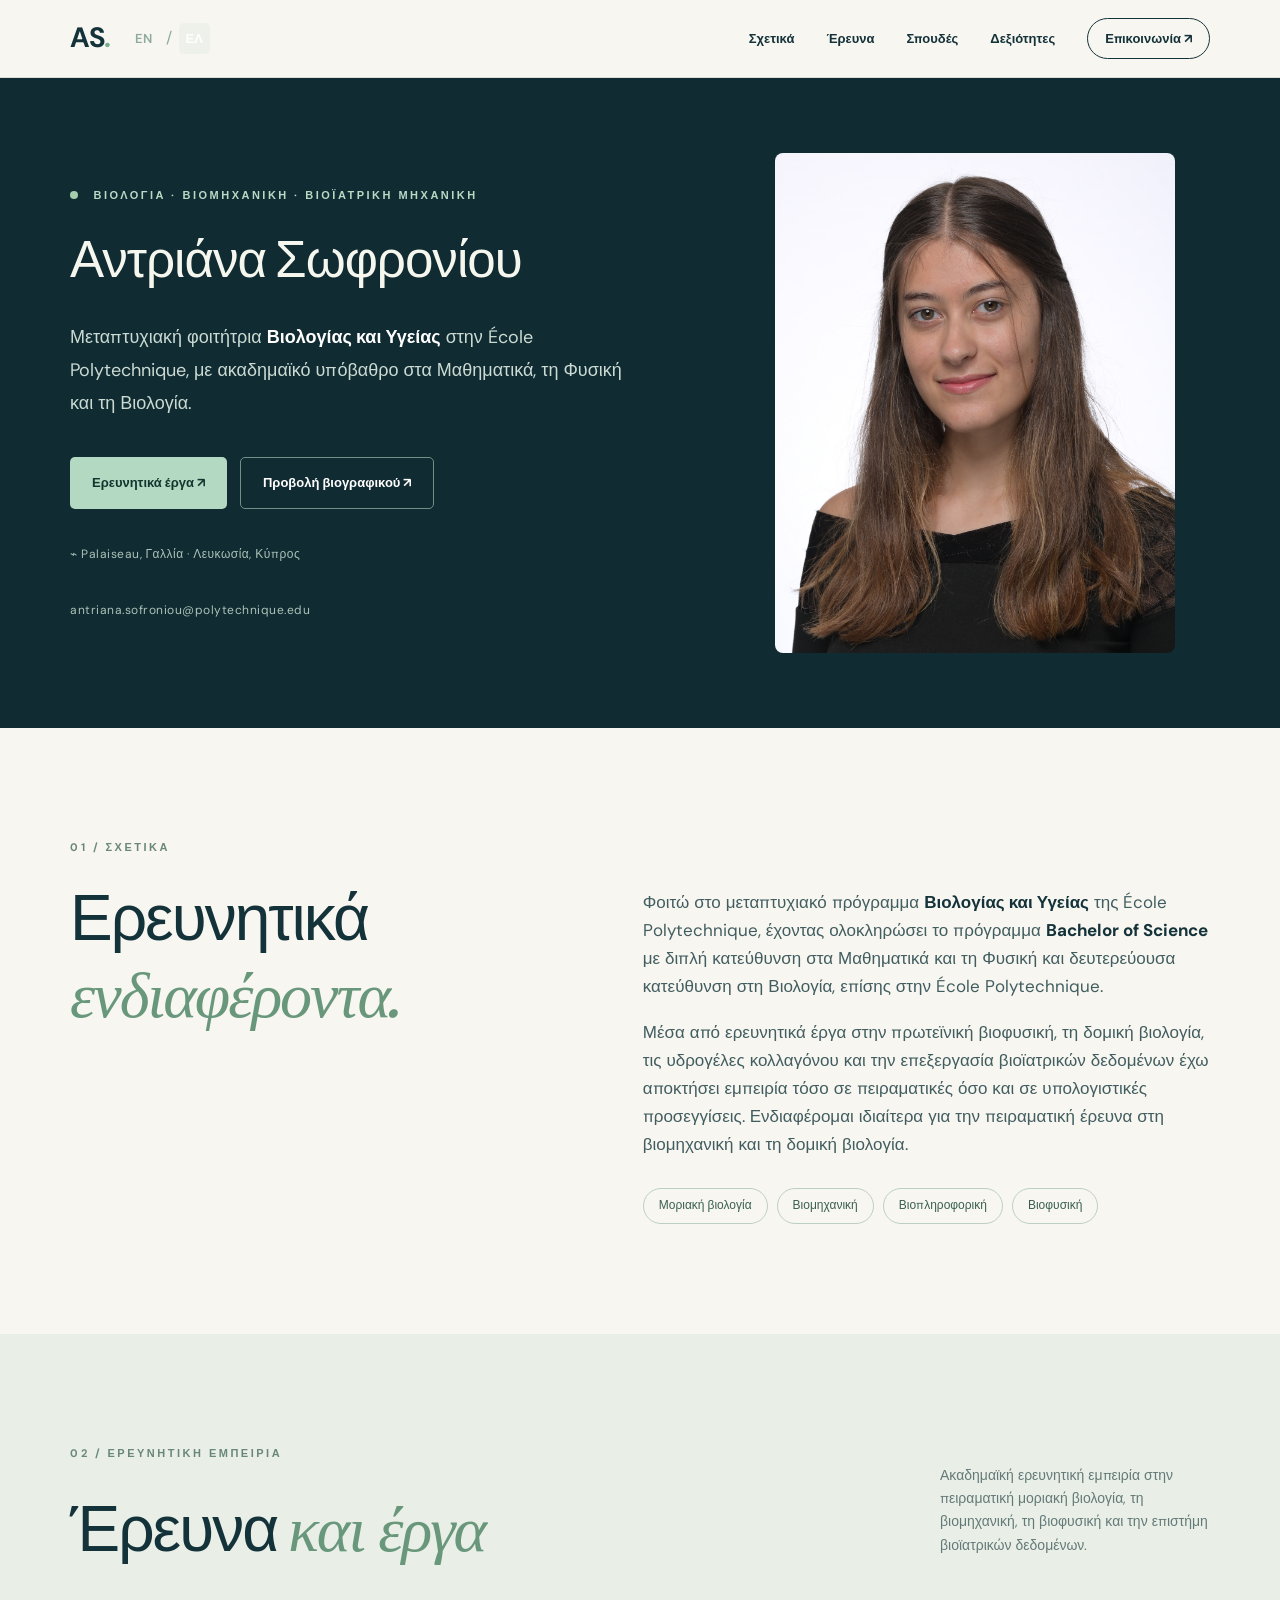
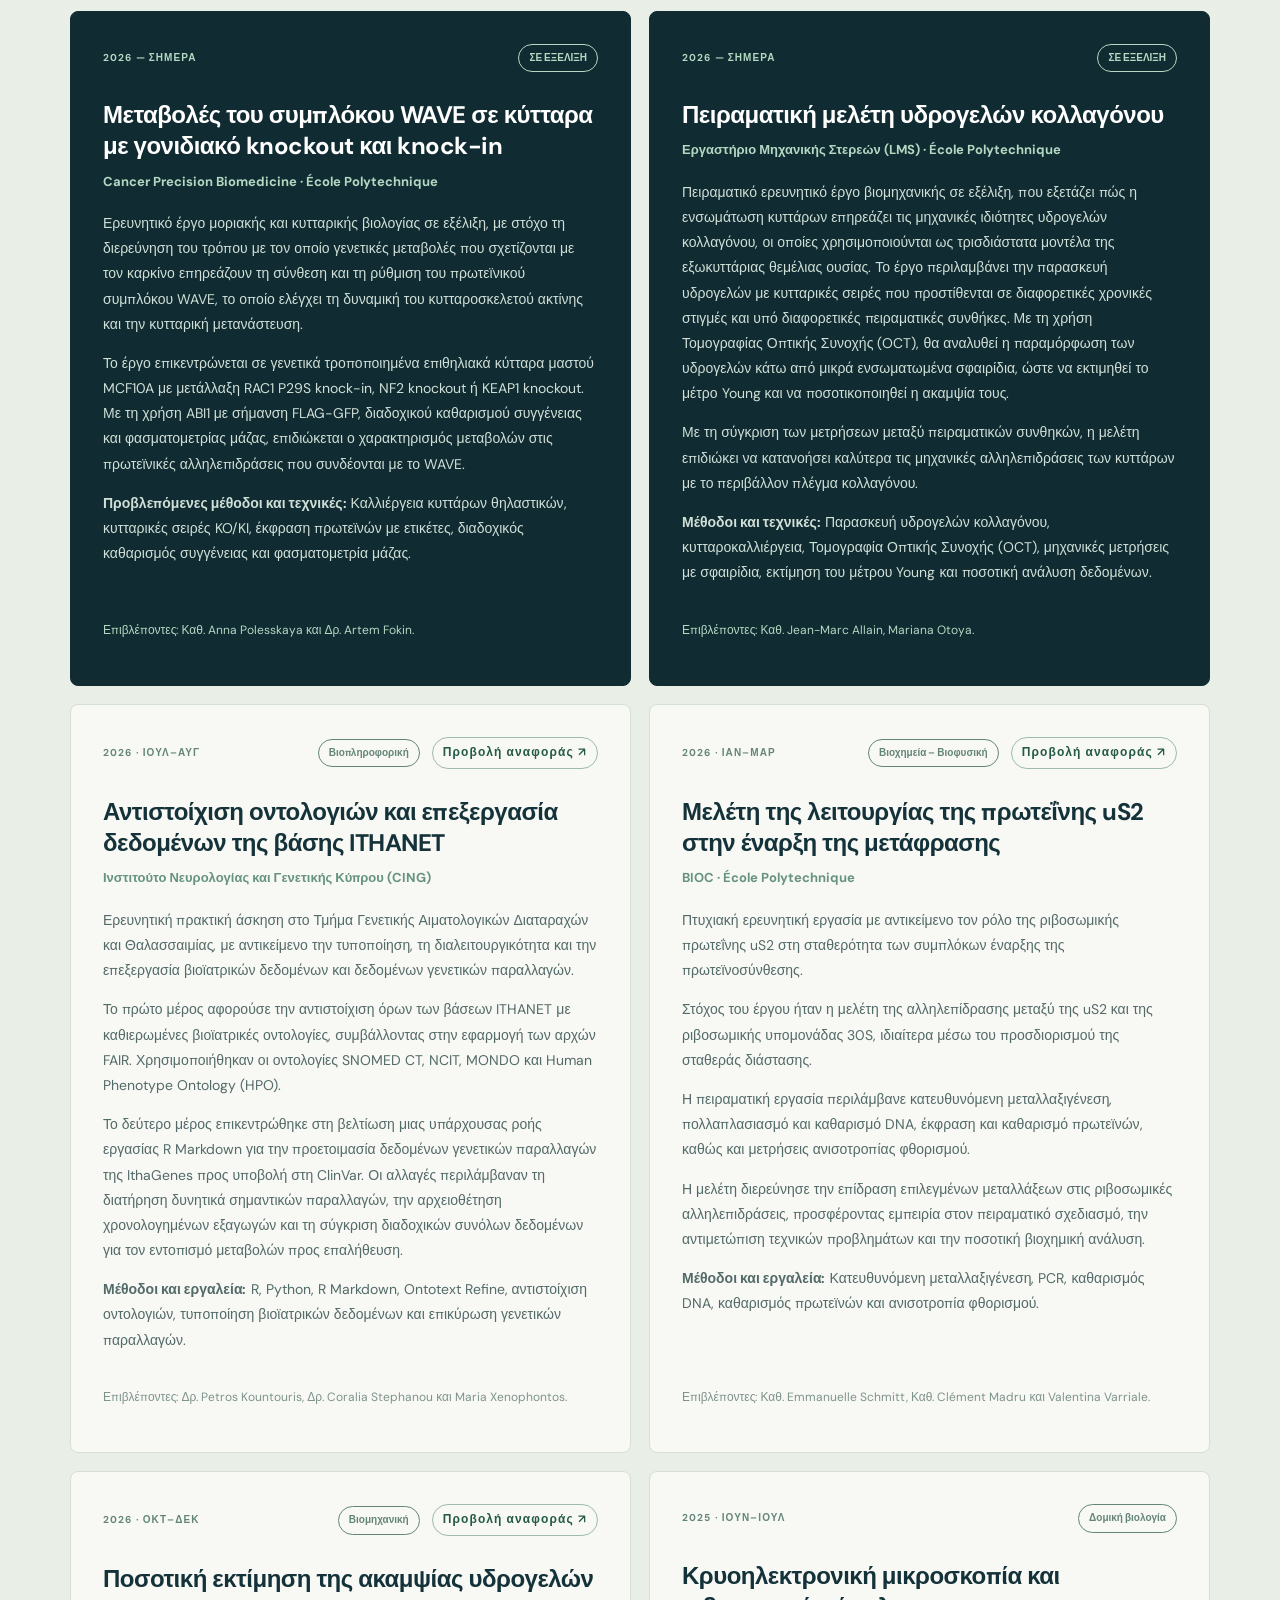
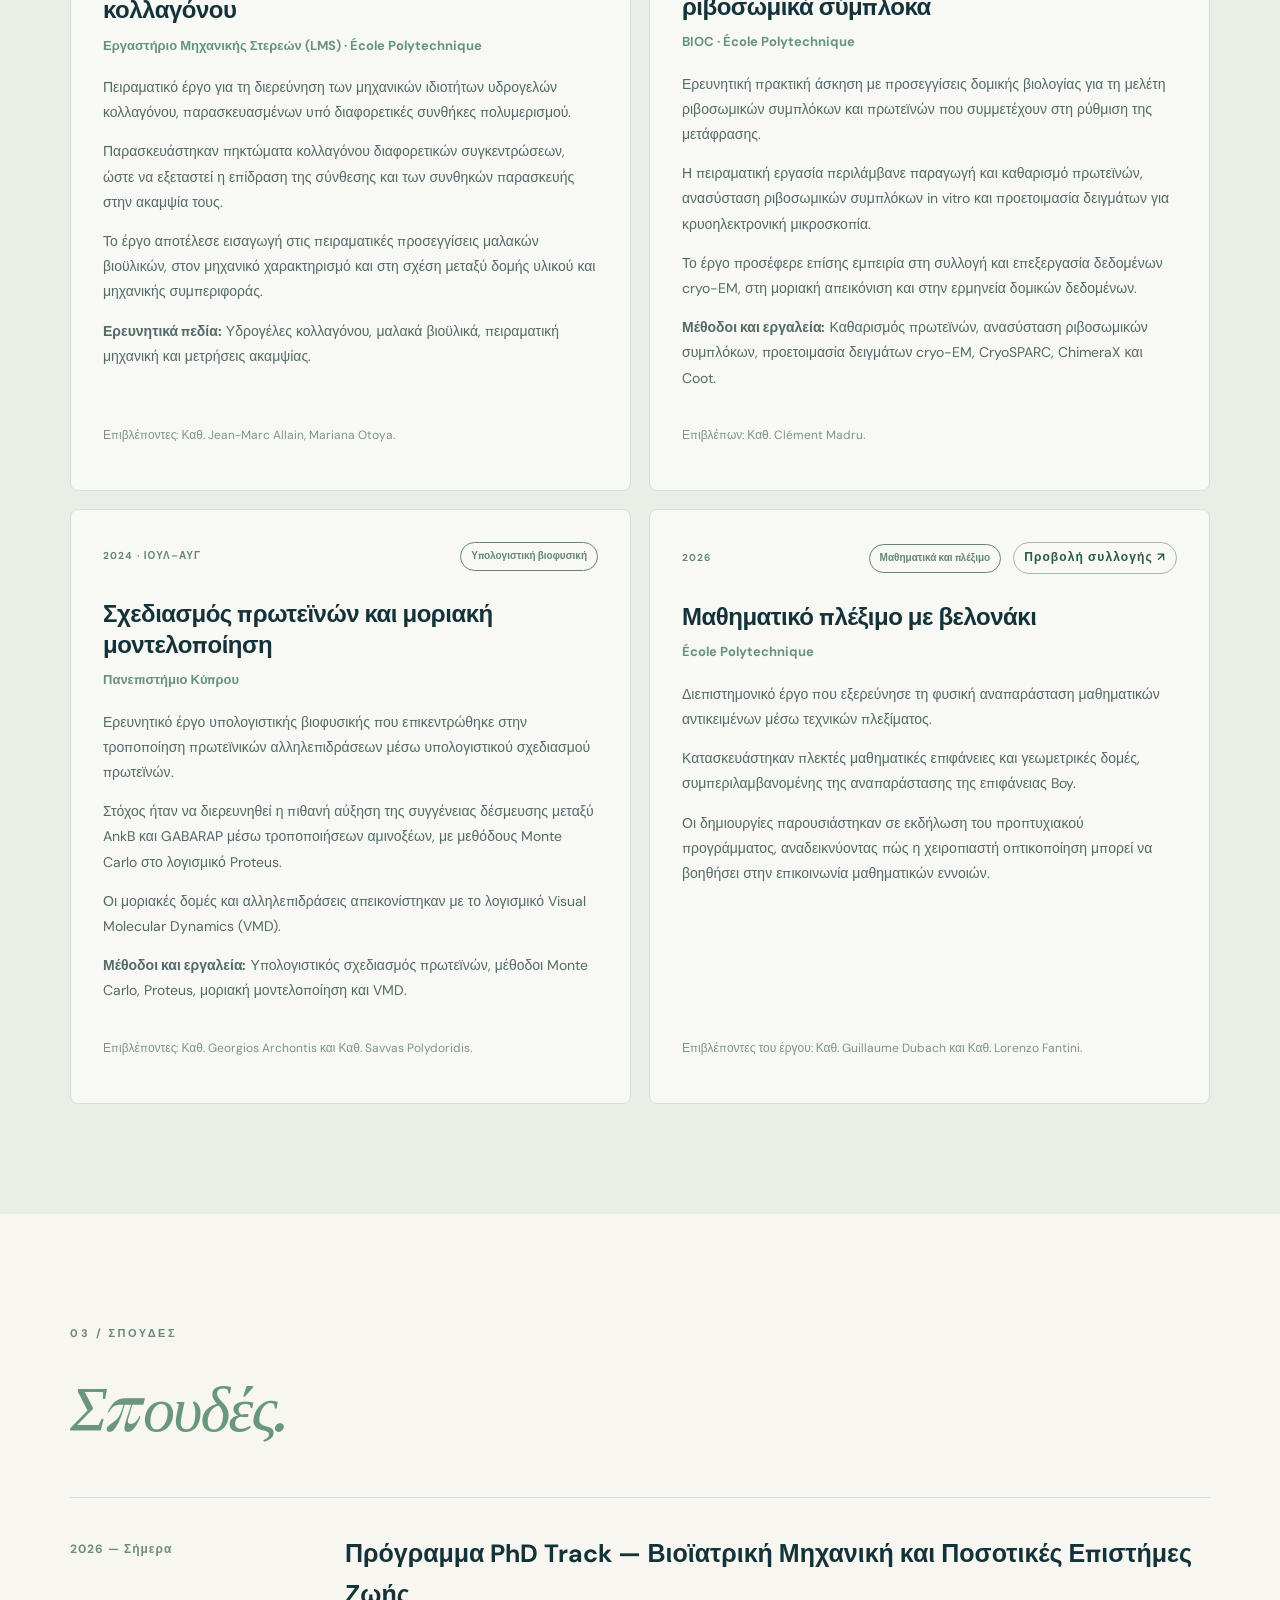
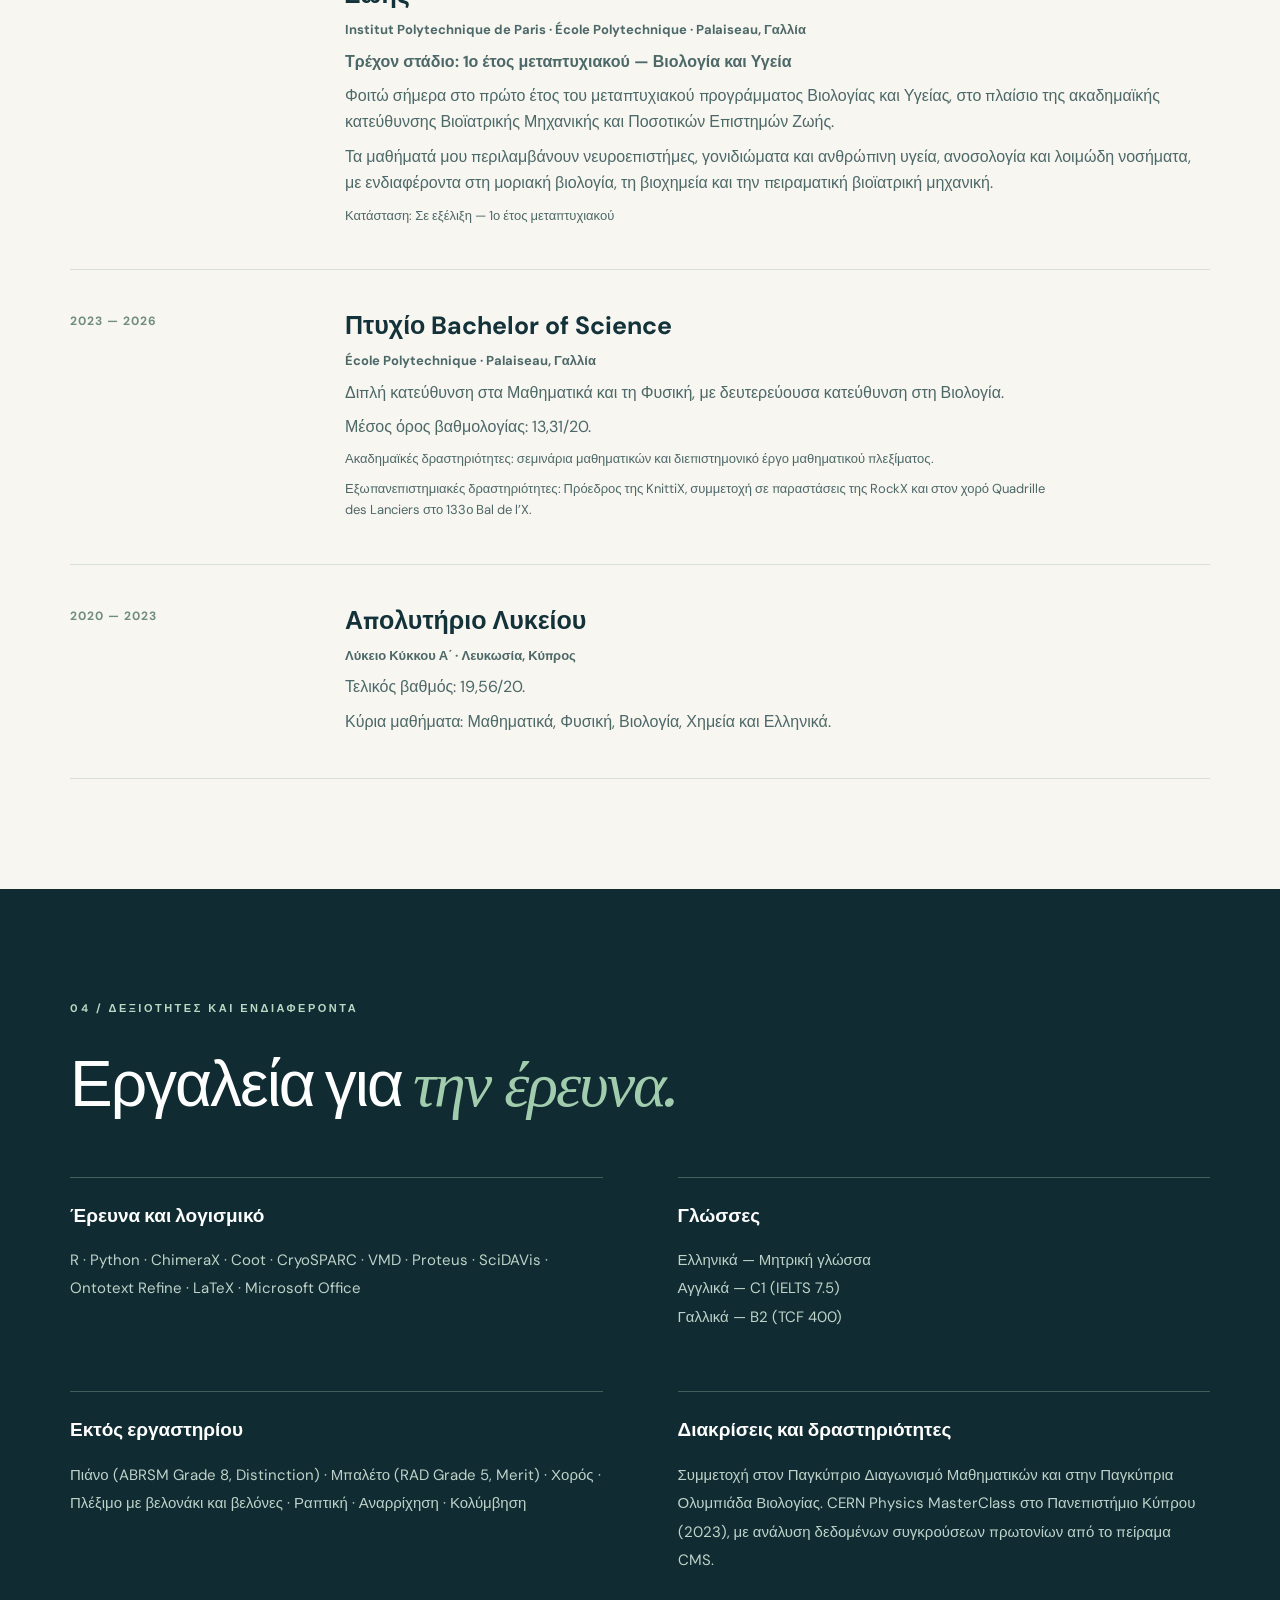
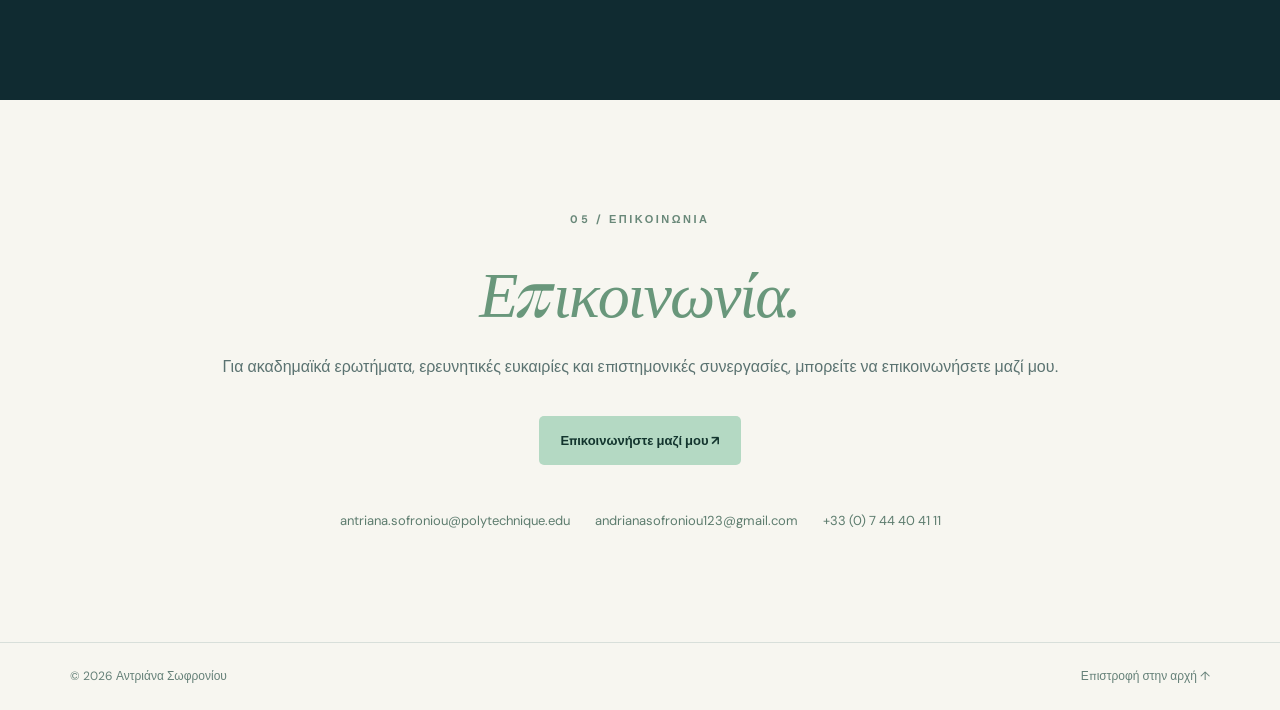
==== el.html @ f6d72589 "Update homepage with profile photo and professional design" ====
<!DOCTYPE html>

<html lang="el">
<head>
<meta charset="utf-8"/>
<meta content="width=device-width, initial-scale=1" name="viewport"/>
<meta content="Αντριάνα Σωφρονίου — μεταπτυχιακή φοιτήτρια Βιολογίας και Υγείας στην École Polytechnique, με ερευνητική εμπειρία στη μοριακή βιολογία, τη βιομηχανική, τη βιοπληροφορική και τη βιοφυσική." name="description"/>
<meta content="#102b31" name="theme-color"/>
<title>Αντριάνα Σωφρονίου | Ακαδημαϊκό και Ερευνητικό Προφίλ</title>
<link href="style.css" rel="stylesheet"/>
<script defer="" src="script.js"></script>
<link href="https://antrianasofroniou.github.io/" hreflang="en" rel="alternate"/><link href="https://antrianasofroniou.github.io/el.html" hreflang="el" rel="alternate"/></head>
<body>
<a class="skip" href="#main">Μετάβαση στο κύριο περιεχόμενο</a>
<!-- NAVIGATION -->
<header class="site-header">
<nav aria-label="Κύρια πλοήγηση" class="nav wrap">
<a class="brand" href="#top">
        AS<span class="brand-dot">.</span>
</a>
<div aria-label="Επιλογή γλώσσας" class="language-switcher">
<a href="index.html" lang="en">EN</a>
<span class="lang-divider">/</span>
<a aria-current="page" href="el.html" lang="el">ΕΛ</a>
</div>
<button aria-controls="nav-links" aria-expanded="false" aria-label="Άνοιγμα ή κλείσιμο μενού" class="menu-toggle">
        ☰
      </button>
<div class="nav-links" id="nav-links">
<a href="#about">Σχετικά</a>
<a href="#experience">Έρευνα</a>

<a href="#education">Σπουδές</a>
<a href="#skills">Δεξιότητες</a>
<a class="nav-contact" href="#contact">Επικοινωνία ↗</a>
</div>
</nav>
</header>
<main id="main">
<!-- HERO -->
<section class="hero" id="top">
<div class="wrap hero-grid">
<div>
<p class="eyebrow">
<span class="signal"></span> ΒΙΟΛΟΓΙΑ · ΒΙΟΜΗΧΑΝΙΚΗ · ΒΙΟΪΑΤΡΙΚΗ ΜΗΧΑΝΙΚΗ </p>
<h1>Αντριάνα Σωφρονίου</h1>
<p class="hero-lead">Μεταπτυχιακή φοιτήτρια <strong>Βιολογίας και Υγείας</strong> στην École Polytechnique, με ακαδημαϊκό υπόβαθρο στα Μαθηματικά, τη Φυσική και τη Βιολογία.</p>
<div class="actions">
<a class="btn btn-primary" href="#experience">Ερευνητικά έργα ↗</a>
<a class="btn btn-secondary" href="cv.pdf" rel="noopener noreferrer" target="_blank">Προβολή βιογραφικού ↗</a>
</div>
<p class="location">⌁ Palaiseau, Γαλλία · Λευκωσία, Κύπρος</p>
<p class="location">
<a href="mailto:antriana.sofroniou@polytechnique.edu">
              antriana.sofroniou@polytechnique.edu
            </a>
</p>
</div>
<!-- PROFILE PHOTOGRAPH -->
<div class="hero-photo">
<img alt="Πορτρέτο της Αντριάνας Σωφρονίου" src="images/profile.jpg"/>
</div>
</div>
</section>
<!-- ABOUT / RESEARCH INTERESTS -->
<section class="section intro-section" id="about">
<div class="wrap two-col">
<div>
<p class="eyebrow dark">01 / ΣΧΕΤΙΚΑ</p>
<h2>Ερευνητικά<br/><em>ενδιαφέροντα.</em></h2>
</div>
<div class="intro-copy">
<p>Φοιτώ στο μεταπτυχιακό πρόγραμμα <strong>Βιολογίας και Υγείας</strong> της École Polytechnique, έχοντας ολοκληρώσει το πρόγραμμα <strong>Bachelor of Science</strong> με διπλή κατεύθυνση στα Μαθηματικά και τη Φυσική και δευτερεύουσα κατεύθυνση στη Βιολογία, επίσης στην École Polytechnique.</p>
<p>Μέσα από ερευνητικά έργα στην πρωτεϊνική βιοφυσική, τη δομική βιολογία, τις υδρογέλες κολλαγόνου και την επεξεργασία βιοϊατρικών δεδομένων έχω αποκτήσει εμπειρία τόσο σε πειραματικές όσο και σε υπολογιστικές προσεγγίσεις. Ενδιαφέρομαι ιδιαίτερα για την πειραματική έρευνα στη βιομηχανική και τη δομική βιολογία.</p>
<div class="tags">
<span>Μοριακή βιολογία</span>
<span>Βιομηχανική</span>
<span>Βιοπληροφορική</span>
<span>Βιοφυσική</span>
</div>
</div>
</div>
</section>
<!-- RESEARCH EXPERIENCE -->
<section class="section section-tinted" id="experience">
<div class="wrap">
<div class="section-heading">
<div>
<p class="eyebrow dark">02 / ΕΡΕΥΝΗΤΙΚΗ ΕΜΠΕΙΡΙΑ</p>
<h2>Έρευνα <em>και έργα</em></h2>
</div>
<p class="heading-note">Ακαδημαϊκή ερευνητική εμπειρία στην πειραματική μοριακή βιολογία, τη βιομηχανική, τη βιοφυσική και την επιστήμη βιοϊατρικών δεδομένων.</p>
</div>
<div class="experience-grid">
<!-- ONGOING PROJECT 1: CANCER -->
<article class="project ongoing-project">
<div class="project-meta">
<span>2026 — ΣΗΜΕΡΑ</span>
<span class="type">ΣΕ ΕΞΕΛΙΞΗ</span>
</div>
<h3>Μεταβολές του συμπλόκου WAVE σε κύτταρα με γονιδιακό knockout και knock-in</h3>
<p class="institution">Cancer Precision Biomedicine · École Polytechnique</p>
<p>Ερευνητικό έργο μοριακής και κυτταρικής βιολογίας σε εξέλιξη, με στόχο τη διερεύνηση του τρόπου με τον οποίο γενετικές μεταβολές που σχετίζονται με τον καρκίνο επηρεάζουν τη σύνθεση και τη ρύθμιση του πρωτεϊνικού συμπλόκου WAVE, το οποίο ελέγχει τη δυναμική του κυτταροσκελετού ακτίνης και την κυτταρική μετανάστευση.</p>
<p>Το έργο επικεντρώνεται σε γενετικά τροποποιημένα επιθηλιακά κύτταρα μαστού MCF10A με μετάλλαξη RAC1 P29S knock-in, NF2 knockout ή KEAP1 knockout. Με τη χρήση ABI1 με σήμανση FLAG-GFP, διαδοχικού καθαρισμού συγγένειας και φασματομετρίας μάζας, επιδιώκεται ο χαρακτηρισμός μεταβολών στις πρωτεϊνικές αλληλεπιδράσεις που συνδέονται με το WAVE.</p>
<p><strong>Προβλεπόμενες μέθοδοι και τεχνικές:</strong> Καλλιέργεια κυττάρων θηλαστικών, κυτταρικές σειρές KO/KI, έκφραση πρωτεϊνών με ετικέτες, διαδοχικός καθαρισμός συγγένειας και φασματομετρία μάζας.</p>
<p class="supervisor">Επιβλέποντες: Καθ. Anna Polesskaya και Δρ. Artem Fokin.</p>
</article>
<!-- ONGOING PROJECT 2: COLLAGEN -->
<article class="project ongoing-project">
<div class="project-meta">
<span>2026 — ΣΗΜΕΡΑ</span>
<span class="type">ΣΕ ΕΞΕΛΙΞΗ</span>
</div>
<h3>Πειραματική μελέτη υδρογελών κολλαγόνου</h3>
<p class="institution">Εργαστήριο Μηχανικής Στερεών (LMS) · École Polytechnique</p>
<p>Πειραματικό ερευνητικό έργο βιομηχανικής σε εξέλιξη, που εξετάζει πώς η ενσωμάτωση κυττάρων επηρεάζει τις μηχανικές ιδιότητες υδρογελών κολλαγόνου, οι οποίες χρησιμοποιούνται ως τρισδιάστατα μοντέλα της εξωκυττάριας θεμέλιας ουσίας. Το έργο περιλαμβάνει την παρασκευή υδρογελών με κυτταρικές σειρές που προστίθενται σε διαφορετικές χρονικές στιγμές και υπό διαφορετικές πειραματικές συνθήκες. Με τη χρήση Τομογραφίας Οπτικής Συνοχής (OCT), θα αναλυθεί η παραμόρφωση των υδρογελών κάτω από μικρά ενσωματωμένα σφαιρίδια, ώστε να εκτιμηθεί το μέτρο Young και να ποσοτικοποιηθεί η ακαμψία τους.</p>
<p>Με τη σύγκριση των μετρήσεων μεταξύ πειραματικών συνθηκών, η μελέτη επιδιώκει να κατανοήσει καλύτερα τις μηχανικές αλληλεπιδράσεις των κυττάρων με το περιβάλλον πλέγμα κολλαγόνου.</p>
<p><strong>Μέθοδοι και τεχνικές:</strong> Παρασκευή υδρογελών κολλαγόνου, κυτταροκαλλιέργεια, Τομογραφία Οπτικής Συνοχής (OCT), μηχανικές μετρήσεις με σφαιρίδια, εκτίμηση του μέτρου Young και ποσοτική ανάλυση δεδομένων.</p>
<p class="supervisor">Επιβλέποντες: Καθ. Jean-Marc Allain, Mariana Otoya.</p>
</article>
<!-- PROJECT 1: CING -->
<article class="project">
<div class="project-meta">
<span>2026 · ΙΟΥΛ–ΑΥΓ</span>
<div class="project-meta-actions">
<span class="type">Βιοπληροφορική</span>
<a class="report-button" href="reports/ithanet-report.pdf" rel="noopener noreferrer" target="_blank">Προβολή αναφοράς ↗</a>
</div>
</div>
<h3>Αντιστοίχιση οντολογιών και επεξεργασία δεδομένων της βάσης ITHANET</h3>
<p class="institution">Ινστιτούτο Νευρολογίας και Γενετικής Κύπρου (CING)</p>
<p>Ερευνητική πρακτική άσκηση στο Τμήμα Γενετικής Αιματολογικών Διαταραχών και Θαλασσαιμίας, με αντικείμενο την τυποποίηση, τη διαλειτουργικότητα και την επεξεργασία βιοϊατρικών δεδομένων και δεδομένων γενετικών παραλλαγών.</p>
<p>Το πρώτο μέρος αφορούσε την αντιστοίχιση όρων των βάσεων ITHANET με καθιερωμένες βιοϊατρικές οντολογίες, συμβάλλοντας στην εφαρμογή των αρχών FAIR. Χρησιμοποιήθηκαν οι οντολογίες SNOMED CT, NCIT, MONDO και Human Phenotype Ontology (HPO).</p>
<p>Το δεύτερο μέρος επικεντρώθηκε στη βελτίωση μιας υπάρχουσας ροής εργασίας R Markdown για την προετοιμασία δεδομένων γενετικών παραλλαγών της IthaGenes προς υποβολή στη ClinVar. Οι αλλαγές περιλάμβαναν τη διατήρηση δυνητικά σημαντικών παραλλαγών, την αρχειοθέτηση χρονολογημένων εξαγωγών και τη σύγκριση διαδοχικών συνόλων δεδομένων για τον εντοπισμό μεταβολών προς επαλήθευση.</p>
<p><strong>Μέθοδοι και εργαλεία:</strong> R, Python, R Markdown, Ontotext Refine, αντιστοίχιση οντολογιών, τυποποίηση βιοϊατρικών δεδομένων και επικύρωση γενετικών παραλλαγών.</p>
<p class="supervisor">Επιβλέποντες: Δρ. Petros Kountouris, Δρ. Coralia Stephanou και Maria Xenophontos.</p>
</article>
<!-- PROJECT 5: BACHELOR THESIS -->
<article class="project">
<div class="project-meta">
<span>2026 · ΙΑΝ–ΜΑΡ</span>
<div class="project-meta-actions">
<span class="type">Βιοχημεία – Βιοφυσική</span>
<a class="report-button" href="reports/Thesis-Report.pdf" rel="noopener noreferrer" target="_blank">Προβολή αναφοράς ↗</a>
</div>
</div>
<h3>Μελέτη της λειτουργίας της πρωτεΐνης uS2 στην έναρξη της μετάφρασης</h3>
<p class="institution">BIOC · École Polytechnique</p>
<p>Πτυχιακή ερευνητική εργασία με αντικείμενο τον ρόλο της ριβοσωμικής πρωτεΐνης uS2 στη σταθερότητα των συμπλόκων έναρξης της πρωτεϊνοσύνθεσης.</p>
<p>Στόχος του έργου ήταν η μελέτη της αλληλεπίδρασης μεταξύ της uS2 και της ριβοσωμικής υπομονάδας 30S, ιδιαίτερα μέσω του προσδιορισμού της σταθεράς διάστασης.</p>
<p>Η πειραματική εργασία περιλάμβανε κατευθυνόμενη μεταλλαξιγένεση, πολλαπλασιασμό και καθαρισμό DNA, έκφραση και καθαρισμό πρωτεϊνών, καθώς και μετρήσεις ανισοτροπίας φθορισμού.</p>
<p>Η μελέτη διερεύνησε την επίδραση επιλεγμένων μεταλλάξεων στις ριβοσωμικές αλληλεπιδράσεις, προσφέροντας εμπειρία στον πειραματικό σχεδιασμό, την αντιμετώπιση τεχνικών προβλημάτων και την ποσοτική βιοχημική ανάλυση.</p>
<p><strong>Μέθοδοι και εργαλεία:</strong> Κατευθυνόμενη μεταλλαξιγένεση, PCR, καθαρισμός DNA, καθαρισμός πρωτεϊνών και ανισοτροπία φθορισμού.</p>
<p class="supervisor">Επιβλέποντες: Καθ. Emmanuelle Schmitt, Καθ. Clément Madru και Valentina Varriale.</p>
</article>
<!-- PROJECT 2: COLLAGEN HYDROGELS -->
<article class="project">
<div class="project-meta">
<span>2026 · ΟΚΤ–ΔΕΚ</span>
<div class="project-meta-actions">
<span class="type">Βιομηχανική</span>
<a class="report-button" href="reports/collagen-report.pdf" rel="noopener noreferrer" target="_blank">Προβολή αναφοράς ↗</a>
</div>
</div>
<h3>Ποσοτική εκτίμηση της ακαμψίας υδρογελών κολλαγόνου</h3>
<p class="institution">Εργαστήριο Μηχανικής Στερεών (LMS) · École Polytechnique</p>
<p>Πειραματικό έργο για τη διερεύνηση των μηχανικών ιδιοτήτων υδρογελών κολλαγόνου, παρασκευασμένων υπό διαφορετικές συνθήκες πολυμερισμού.</p>
<p>Παρασκευάστηκαν πηκτώματα κολλαγόνου διαφορετικών συγκεντρώσεων, ώστε να εξεταστεί η επίδραση της σύνθεσης και των συνθηκών παρασκευής στην ακαμψία τους.</p>
<p>Το έργο αποτέλεσε εισαγωγή στις πειραματικές προσεγγίσεις μαλακών βιοϋλικών, στον μηχανικό χαρακτηρισμό και στη σχέση μεταξύ δομής υλικού και μηχανικής συμπεριφοράς.</p>
<p><strong>Ερευνητικά πεδία:</strong> Υδρογέλες κολλαγόνου, μαλακά βιοϋλικά, πειραματική μηχανική και μετρήσεις ακαμψίας.</p>
<p class="supervisor">Επιβλέποντες: Καθ. Jean-Marc Allain, Mariana Otoya.</p>
</article>
<!-- PROJECT 3: CRYO-EM -->
<article class="project">
<div class="project-meta">
<span>2025 · ΙΟΥΝ–ΙΟΥΛ</span>
<span class="type">Δομική βιολογία</span>
</div>
<h3>Κρυοηλεκτρονική μικροσκοπία και ριβοσωμικά σύμπλοκα</h3>
<p class="institution">BIOC · École Polytechnique</p>
<p>Ερευνητική πρακτική άσκηση με προσεγγίσεις δομικής βιολογίας για τη μελέτη ριβοσωμικών συμπλόκων και πρωτεϊνών που συμμετέχουν στη ρύθμιση της μετάφρασης.</p>
<p>Η πειραματική εργασία περιλάμβανε παραγωγή και καθαρισμό πρωτεϊνών, ανασύσταση ριβοσωμικών συμπλόκων in vitro και προετοιμασία δειγμάτων για κρυοηλεκτρονική μικροσκοπία.</p>
<p>Το έργο προσέφερε επίσης εμπειρία στη συλλογή και επεξεργασία δεδομένων cryo-EM, στη μοριακή απεικόνιση και στην ερμηνεία δομικών δεδομένων.</p>
<p><strong>Μέθοδοι και εργαλεία:</strong> Καθαρισμός πρωτεϊνών, ανασύσταση ριβοσωμικών συμπλόκων, προετοιμασία δειγμάτων cryo-EM, CryoSPARC, ChimeraX και Coot.</p>
<p class="supervisor">Επιβλέπων: Καθ. Clément Madru.</p>
</article>
<!-- PROJECT 4: PROTEIN DESIGN -->
<article class="project">
<div class="project-meta">
<span>2024 · ΙΟΥΛ–ΑΥΓ</span>
<span class="type">Υπολογιστική βιοφυσική</span>
</div>
<h3>Σχεδιασμός πρωτεϊνών και μοριακή μοντελοποίηση</h3>
<p class="institution">Πανεπιστήμιο Κύπρου</p>
<p>Ερευνητικό έργο υπολογιστικής βιοφυσικής που επικεντρώθηκε στην τροποποίηση πρωτεϊνικών αλληλεπιδράσεων μέσω υπολογιστικού σχεδιασμού πρωτεϊνών.</p>
<p>Στόχος ήταν να διερευνηθεί η πιθανή αύξηση της συγγένειας δέσμευσης μεταξύ AnkB και GABARAP μέσω τροποποιήσεων αμινοξέων, με μεθόδους Monte Carlo στο λογισμικό Proteus.</p>
<p>Οι μοριακές δομές και αλληλεπιδράσεις απεικονίστηκαν με το λογισμικό Visual Molecular Dynamics (VMD).</p>
<p><strong>Μέθοδοι και εργαλεία:</strong> Υπολογιστικός σχεδιασμός πρωτεϊνών, μέθοδοι Monte Carlo, Proteus, μοριακή μοντελοποίηση και VMD.</p>
<p class="supervisor">Επιβλέποντες: Καθ. Georgios Archontis και Καθ. Savvas Polydoridis.</p>
</article>
<!-- PROJECT 6: MATHEMATICAL CROCHET -->
<article class="project">
<div class="project-meta">
<span>2026</span>
<div class="project-meta-actions">
<span class="type">Μαθηματικά και πλέξιμο</span>
<a class="report-button" href="reports/crochet-report.pdf" rel="noopener noreferrer" target="_blank">Προβολή συλλογής ↗</a>
</div>
</div>
<h3>Μαθηματικό πλέξιμο με βελονάκι</h3>
<p class="institution">École Polytechnique</p>
<p>Διεπιστημονικό έργο που εξερεύνησε τη φυσική αναπαράσταση μαθηματικών αντικειμένων μέσω τεχνικών πλεξίματος.</p>
<p>Κατασκευάστηκαν πλεκτές μαθηματικές επιφάνειες και γεωμετρικές δομές, συμπεριλαμβανομένης της αναπαράστασης της επιφάνειας Boy.</p>
<p>Οι δημιουργίες παρουσιάστηκαν σε εκδήλωση του προπτυχιακού προγράμματος, αναδεικνύοντας πώς η χειροπιαστή οπτικοποίηση μπορεί να βοηθήσει στην επικοινωνία μαθηματικών εννοιών.</p>
<p class="supervisor">Επιβλέποντες του έργου: <a href="https://guillaume-dubach.perso.cmls.polytechnique.fr/" rel="noopener noreferrer" target="_blank">Καθ. Guillaume Dubach</a> και <a href="https://lorenzofantini.eu/" rel="noopener noreferrer" target="_blank">Καθ. Lorenzo Fantini</a>.</p>
</article>
</div>
</div>
</section>
<!-- EDUCATION -->
<section class="section" id="education">
<div class="wrap">
<p class="eyebrow dark">03 / ΣΠΟΥΔΕΣ</p>
<h2><em>Σπουδές.</em></h2>
<div class="timeline">
<!-- CURRENT MASTER'S -->
<article class="timeline-item">
<div class="date">2026 — Σήμερα</div>
<div>
<h3>Πρόγραμμα PhD Track — Βιοϊατρική Μηχανική και Ποσοτικές Επιστήμες Ζωής</h3>
<p class="institution">Institut Polytechnique de Paris · École Polytechnique · Palaiseau, Γαλλία</p>
<p><strong>Τρέχον στάδιο: 1ο έτος μεταπτυχιακού — Βιολογία και Υγεία</strong></p>
<p>Φοιτώ σήμερα στο πρώτο έτος του μεταπτυχιακού προγράμματος Βιολογίας και Υγείας, στο πλαίσιο της ακαδημαϊκής κατεύθυνσης Βιοϊατρικής Μηχανικής και Ποσοτικών Επιστημών Ζωής.</p>
<p>Τα μαθήματά μου περιλαμβάνουν νευροεπιστήμες, γονιδιώματα και ανθρώπινη υγεία, ανοσολογία και λοιμώδη νοσήματα, με ενδιαφέροντα στη μοριακή βιολογία, τη βιοχημεία και την πειραματική βιοϊατρική μηχανική.</p>
<p class="small">Κατάσταση: Σε εξέλιξη — 1ο έτος μεταπτυχιακού</p>
</div>
</article>
<!-- BACHELOR -->
<article class="timeline-item">
<div class="date">2023 — 2026</div>
<div>
<h3>Πτυχίο Bachelor of Science</h3>
<p class="institution">École Polytechnique · Palaiseau, Γαλλία</p>
<p>Διπλή κατεύθυνση στα Μαθηματικά και τη Φυσική, με δευτερεύουσα κατεύθυνση στη Βιολογία.</p>
<p>Μέσος όρος βαθμολογίας: 13,31/20.</p>
<p class="small">Ακαδημαϊκές δραστηριότητες: σεμινάρια μαθηματικών και διεπιστημονικό έργο μαθηματικού πλεξίματος.</p>
<p class="small">Εξωπανεπιστημιακές δραστηριότητες: Πρόεδρος της KnittiX, συμμετοχή σε παραστάσεις της RockX και στον χορό Quadrille des Lanciers στο 133ο Bal de l’X.</p>
</div>
</article>
<!-- HIGH SCHOOL -->
<article class="timeline-item">
<div class="date">2020 — 2023</div>
<div>
<h3>Απολυτήριο Λυκείου</h3>
<p class="institution">Λύκειο Κύκκου Α΄ · Λευκωσία, Κύπρος</p>
<p>Τελικός βαθμός: 19,56/20.</p>
<p>Κύρια μαθήματα: Μαθηματικά, Φυσική, Βιολογία, Χημεία και Ελληνικά.</p>
</div>
</article>
</div>
</div>
</section>
<!-- SKILLS AND INTERESTS -->
<section class="section section-dark" id="skills">
<div class="wrap">
<p class="eyebrow">04 / ΔΕΞΙΟΤΗΤΕΣ ΚΑΙ ΕΝΔΙΑΦΕΡΟΝΤΑ</p>
<h2>Εργαλεία για <em>την έρευνα.</em></h2>
<div class="skills-grid">
<div>
<h3>Έρευνα και λογισμικό</h3>
<p>R · Python · ChimeraX · Coot · CryoSPARC · VMD · Proteus · SciDAVis · Ontotext Refine · LaTeX · Microsoft Office</p>
</div>
<div>
<h3>Γλώσσες</h3>
<p>Ελληνικά — Μητρική γλώσσα<br/>Αγγλικά — C1 (IELTS 7.5)<br/>Γαλλικά — B2 (TCF 400)</p>
</div>
<div>
<h3>Εκτός εργαστηρίου</h3>
<p>Πιάνο (ABRSM Grade 8, Distinction) · Μπαλέτο (RAD Grade 5, Merit) · Χορός · Πλέξιμο με βελονάκι και βελόνες · Ραπτική · Αναρρίχηση · Κολύμβηση</p>
</div>
<div>
<h3>Διακρίσεις και δραστηριότητες</h3>
<p>Συμμετοχή στον Παγκύπριο Διαγωνισμό Μαθηματικών και στην Παγκύπρια Ολυμπιάδα Βιολογίας. CERN Physics MasterClass στο Πανεπιστήμιο Κύπρου (2023), με ανάλυση δεδομένων συγκρούσεων πρωτονίων από το πείραμα CMS.</p>
</div>
</div>
</div>
</section>
<!-- CONTACT -->
<section class="section contact-section" id="contact">
<div class="wrap contact-wrap">
<p class="eyebrow dark">05 / ΕΠΙΚΟΙΝΩΝΙΑ</p>
<h2><em>Επικοινωνία.</em></h2>
<p>Για ακαδημαϊκά ερωτήματα, ερευνητικές ευκαιρίες και επιστημονικές συνεργασίες, μπορείτε να επικοινωνήσετε μαζί μου.</p>
<a class="btn btn-primary" href="mailto:antriana.sofroniou@polytechnique.edu">Επικοινωνήστε μαζί μου ↗</a>
<div class="contact-details">
<a href="mailto:antriana.sofroniou@polytechnique.edu">
            antriana.sofroniou@polytechnique.edu
          </a>
<a href="mailto:andrianasofroniou123@gmail.com">
            andrianasofroniou123@gmail.com
          </a>
<a href="tel:+33744404111">
            +33 (0) 7 44 40 41 11
          </a>
</div>
</div>
</section>
</main>
<!-- FOOTER -->
<footer>
<div class="wrap footer-wrap">
<span>
        © <span id="year">2026</span> Αντριάνα Σωφρονίου</span>
<a href="#top">Επιστροφή στην αρχή ↑</a>
</div>
</footer>
</body>
</html>
---- style.css ----
@import url('https://fonts.googleapis.com/css2?family=DM+Sans:wght@400;500;600;700&family=Playfair+Display:ital,wght@0,500;1,500&display=swap');
:root{--ink:#143239;--deep:#102b31;--cream:#f7f6f0;--sage:#dce8db;--mint:#bbddcb;--muted:#61757a;--line:#d8dfda}*{box-sizing:border-box}html{scroll-behavior:smooth;scroll-padding-top:85px}body{margin:0;font-family:'DM Sans',Arial,sans-serif;background:var(--cream);color:var(--ink);line-height:1.65}a{color:inherit;text-decoration:none}a:focus-visible,button:focus-visible{outline:3px solid #70b99b;outline-offset:4px}.wrap{width:min(1140px,calc(100% - 48px));margin:auto}.skip{position:absolute;top:-100px;left:12px;background:#fff;padding:10px;z-index:99}.skip:focus{top:10px}.site-header{height:78px;position:sticky;top:0;z-index:10;background:rgba(247,246,240,.95);border-bottom:1px solid var(--line);backdrop-filter:blur(16px)}.nav{height:100%;display:flex;justify-content:space-between;align-items:center}.brand{font-weight:700;font-size:28px;letter-spacing:-1.5px}.brand-dot,.period{color:#77af91}.nav-links{display:flex;align-items:center;gap:32px;font-size:13px;font-weight:700}.nav-links>a:hover{color:#58856f}.nav-contact{border:1px solid var(--ink);padding:9px 17px;border-radius:30px}.menu-toggle{display:none}.hero{background:var(--deep);color:#f5f7ef;overflow:hidden}.hero-grid{min-height:650px;display:grid;grid-template-columns:1.2fr .8fr;align-items:center;gap:25px}.eyebrow{font-size:11px;letter-spacing:2.5px;font-weight:700;color:#b9d9c5;margin:0 0 27px}.eyebrow.dark{color:#698879}.signal{width:8px;height:8px;border-radius:50%;display:inline-block;background:#a5cfac;margin-right:10px}h1,h2,h3,p{margin-top:0}h1,h2{letter-spacing:-2px;line-height:1.13}h1{font-size:clamp(55px,6.7vw,96px);font-weight:500;margin:0 0 31px}h1 em,h2 em{font-family:'Playfair Display',Georgia,serif;font-weight:500;color:#a0cdb0}.hero-lead{max-width:560px;color:#cbdbd4;font-size:18px;line-height:1.85}.hero-lead strong{color:#fff}.actions{display:flex;gap:13px;flex-wrap:wrap;margin-top:37px}.btn{display:inline-flex;align-items:center;justify-content:center;gap:23px;padding:14px 22px;font-size:13px;font-weight:700;border-radius:5px;transition:transform .2s,background .2s}.btn:hover{transform:translateY(-2px)}.btn-primary{background:#b4d9c3;color:#13352e}.btn-primary:hover{background:#cee8d6}.btn-secondary{border:1px solid #739086;color:white}.location{font-size:12px;letter-spacing:.5px;color:#acc3b9;margin:36px 0 0}.hero-visual{height:440px;position:relative;display:grid;place-items:center}.visual-orbit{position:absolute;border:1px solid #41615d;border-radius:50%;width:330px;height:330px}.orbit-two{transform:rotate(62deg) scaleX(.53)}.orbit-three{transform:rotate(-62deg) scaleX(.53)}.visual-center{width:230px;height:230px;border-radius:50%;background:#1a4546;display:grid;place-items:center;color:#a6d2b3;box-shadow:0 0 100px #7dc8ab1c}.visual-center svg{width:82%}.visual-label{position:absolute;font-size:10px;letter-spacing:2px;color:#86b39f}.label-top{top:45px;right:0}.label-bottom{bottom:40px;left:15px}.section{padding:110px 0}.two-col{display:grid;grid-template-columns:1fr 1.2fr;gap:100px}h2{font-size:clamp(42px,5vw,66px);font-weight:500;margin-bottom:30px}h2 em{color:#69977b}.intro-copy{padding-top:50px;font-size:17px;color:#425d60}.intro-copy p{margin-bottom:18px}.intro-copy strong{color:var(--ink)}.tags{display:flex;flex-wrap:wrap;gap:9px;margin-top:30px}.tags span{border:1px solid #bdcfc4;border-radius:30px;padding:7px 15px;font-size:12px;color:#3a6050}.section-tinted{background:#e9eee7}.section-heading{display:flex;justify-content:space-between;align-items:end;gap:40px;margin-bottom:44px}.section-heading h2{margin:0}.heading-note{width:270px;color:#647a78;font-size:14px;margin:0 0 10px}.experience-grid{display:grid;grid-template-columns:repeat(2,minmax(0,1fr));gap:18px}.project{background:#f8f8f4;padding:32px;border:1px solid #d5dfd5;border-radius:8px;display:flex;flex-direction:column}.card-feature{background:var(--deep);color:#f4f8f0}.project-meta{display:flex;justify-content:space-between;align-items:center;gap:12px;font-size:10px;letter-spacing:1.1px;font-weight:700;color:#64867a;margin-bottom:27px}.card-feature .project-meta{color:#b5d8c1}.type{border:1px solid currentColor;border-radius:30px;padding:5px 10px;letter-spacing:0;font-size:10px;white-space:nowrap}.project h3{font-size:24px;line-height:1.3;letter-spacing:-.5px;margin-bottom:9px}.institution{font-size:13px;font-weight:700;color:#669380;margin-bottom:19px}.card-feature .institution{color:#a5d4b4}.project>p:not(.institution){color:#526a68;font-size:14px;line-height:1.8}.card-feature>p:not(.institution){color:#d0e0d8}.project .supervisor{margin-top:auto;padding-top:20px;font-size:12px!important;color:#7d938c!important}.card-feature .supervisor{color:#bbd3c7!important}.timeline{margin-top:50px;border-top:1px solid var(--line)}.timeline-item{display:grid;grid-template-columns:240px 1fr;gap:35px;padding:35px 0;border-bottom:1px solid var(--line)}.date{font-size:12px;font-weight:700;color:#708c7a;letter-spacing:1px;padding-top:7px}.timeline h3{font-size:25px;margin-bottom:4px}.timeline p{color:#4d6868;margin-bottom:8px}.timeline .small{font-size:13px;max-width:710px}.section-dark{background:var(--deep);color:#fff}.section-dark h2 em{color:#a1cdae}.skills-grid{display:grid;grid-template-columns:repeat(2,1fr);gap:45px 75px;margin-top:55px}.skills-grid>div{border-top:1px solid #42605b;padding-top:22px}.skills-grid h3{font-size:19px;margin-bottom:15px}.skills-grid p{color:#bed2c9;font-size:15px;line-height:1.9}.contact-section{text-align:center}.contact-wrap>p:not(.eyebrow){color:#5b7371}.contact-wrap h2{margin-bottom:22px}.contact-wrap .btn{margin-top:19px}.contact-details{margin-top:45px;display:flex;justify-content:center;gap:25px;flex-wrap:wrap;font-size:13px;color:#5d7c6e}.contact-details a:hover{text-decoration:underline}footer{border-top:1px solid var(--line);padding:24px 0}.footer-wrap{display:flex;justify-content:space-between;font-size:12px;color:#658078}@media(max-width:800px){.hero-grid{grid-template-columns:1fr;min-height:unset;padding-top:95px;padding-bottom:65px}.hero-visual{height:280px;max-width:330px;margin:auto;width:100%}.visual-orbit{width:240px;height:240px}.visual-center{width:175px;height:175px}.two-col{grid-template-columns:1fr;gap:0}.intro-copy{padding-top:0}.section{padding:75px 0}.section-heading{display:block}.heading-note{width:auto;margin-top:18px}.timeline-item{grid-template-columns:1fr;gap:8px}.menu-toggle{display:block;background:none;border:0;font-size:26px;color:var(--ink);cursor:pointer}.nav-links{display:none;position:absolute;left:0;right:0;top:78px;background:var(--cream);padding:25px;flex-direction:column;align-items:start;border-bottom:1px solid var(--line)}.nav-links.open{display:flex}}@media(max-width:580px){.wrap{width:min(100% - 34px,1140px)}.experience-grid,.skills-grid{grid-template-columns:1fr}.project{padding:24px}.project-meta{flex-wrap:wrap}.hero-grid{padding-top:75px}.hero-visual{margin-top:15px}.contact-details{flex-direction:column;gap:8px}h1{font-size:clamp(49px,12vw,72px)}}@media(prefers-reduced-motion:reduce){html{scroll-behavior:auto}.btn{transition:none}}

/* Professional profile photograph */

.hero-photo {
  width: 100%;
  max-width: 400px;
  justify-self: center;
  margin: 0 auto;
}

.hero-photo img {
  display: block;
  width: 100%;
  height: 500px;
  object-fit: cover;
  object-position: center 25%;
  border-radius: 8px;
}

/* Professional heading */

.hero h1 {
  font-size: clamp(2.5rem, 4vw, 4rem);
  font-weight: 500;
  line-height: 1.15;
  letter-spacing: -0.02em;
}

/* Improve homepage layout */

.hero-grid {
  display: grid;
  grid-template-columns: minmax(0, 1.3fr) minmax(0, 1fr);
  align-items: center;
  gap: 60px;
}

.hero {
  min-height: 650px;
  display: flex;
  align-items: center;
}

@media (max-width: 768px) {
  .hero-grid {
    grid-template-columns: 1fr;
    gap: 40px;
  }

  .hero {
    padding: 60px 0;
  }
}


/* Ongoing research projects */

.experience-grid .ongoing-project {
  background-color: #102b31;
  border-color: #102b31;
  color: #ffffff;
}

.experience-grid .ongoing-project h3 {
  color: #ffffff;
}

.experience-grid .ongoing-project .project-meta {
  color: #b4d9c3;
}

.experience-grid .ongoing-project .institution {
  color: #b4d9c3;
}

.experience-grid .ongoing-project > p:not(.institution) {
  color: #d0e0d8;
}

.experience-grid .ongoing-project .supervisor {
  color: #b4d9c3 !important;
}


/* Report links inside project cards */

.project-meta-actions {
  display: flex;
  align-items: center;
  justify-content: flex-end;
  gap: 12px;
  flex-wrap: wrap;
}

.project-meta .report-button {
  display: inline-flex;
  align-items: center;
  padding: 5px 10px;
  border: 1px solid #9fbab0;
  border-radius: 20px;
  color: #245a47;
  font-size: 0.75rem;
  font-weight: 600;
  text-decoration: none;
  white-space: nowrap;
  transition: all 0.2s ease;
}

.project-meta .report-button:hover {
  background: #102b31;
  border-color: #102b31;
  color: #ffffff;
}


/* Language switcher next to AS. */

.language-switcher {
  display: flex;
  align-items: center;
  gap: 7px;
  margin-left: 18px;
  margin-right: auto;
  white-space: nowrap;
}

.language-switcher a {
  font-size: 13px;
  font-weight: 600;
  text-decoration: none;
  color: #8eaaa0;
  padding: 5px 7px;
  border-radius: 5px;
  transition: color 0.2s ease, background 0.2s ease;
}

.language-switcher a:hover {
  color: #ffffff;
  background: rgba(255, 255, 255, 0.08);
}

.language-switcher a[aria-current="page"] {
  color: #ffffff;
  background: rgba(180, 217, 195, 0.15);
}

.lang-divider {
  color: #8eaaa0;
}

@media (max-width: 768px) {
  .language-switcher {
    margin-left: 8px;
  }
}
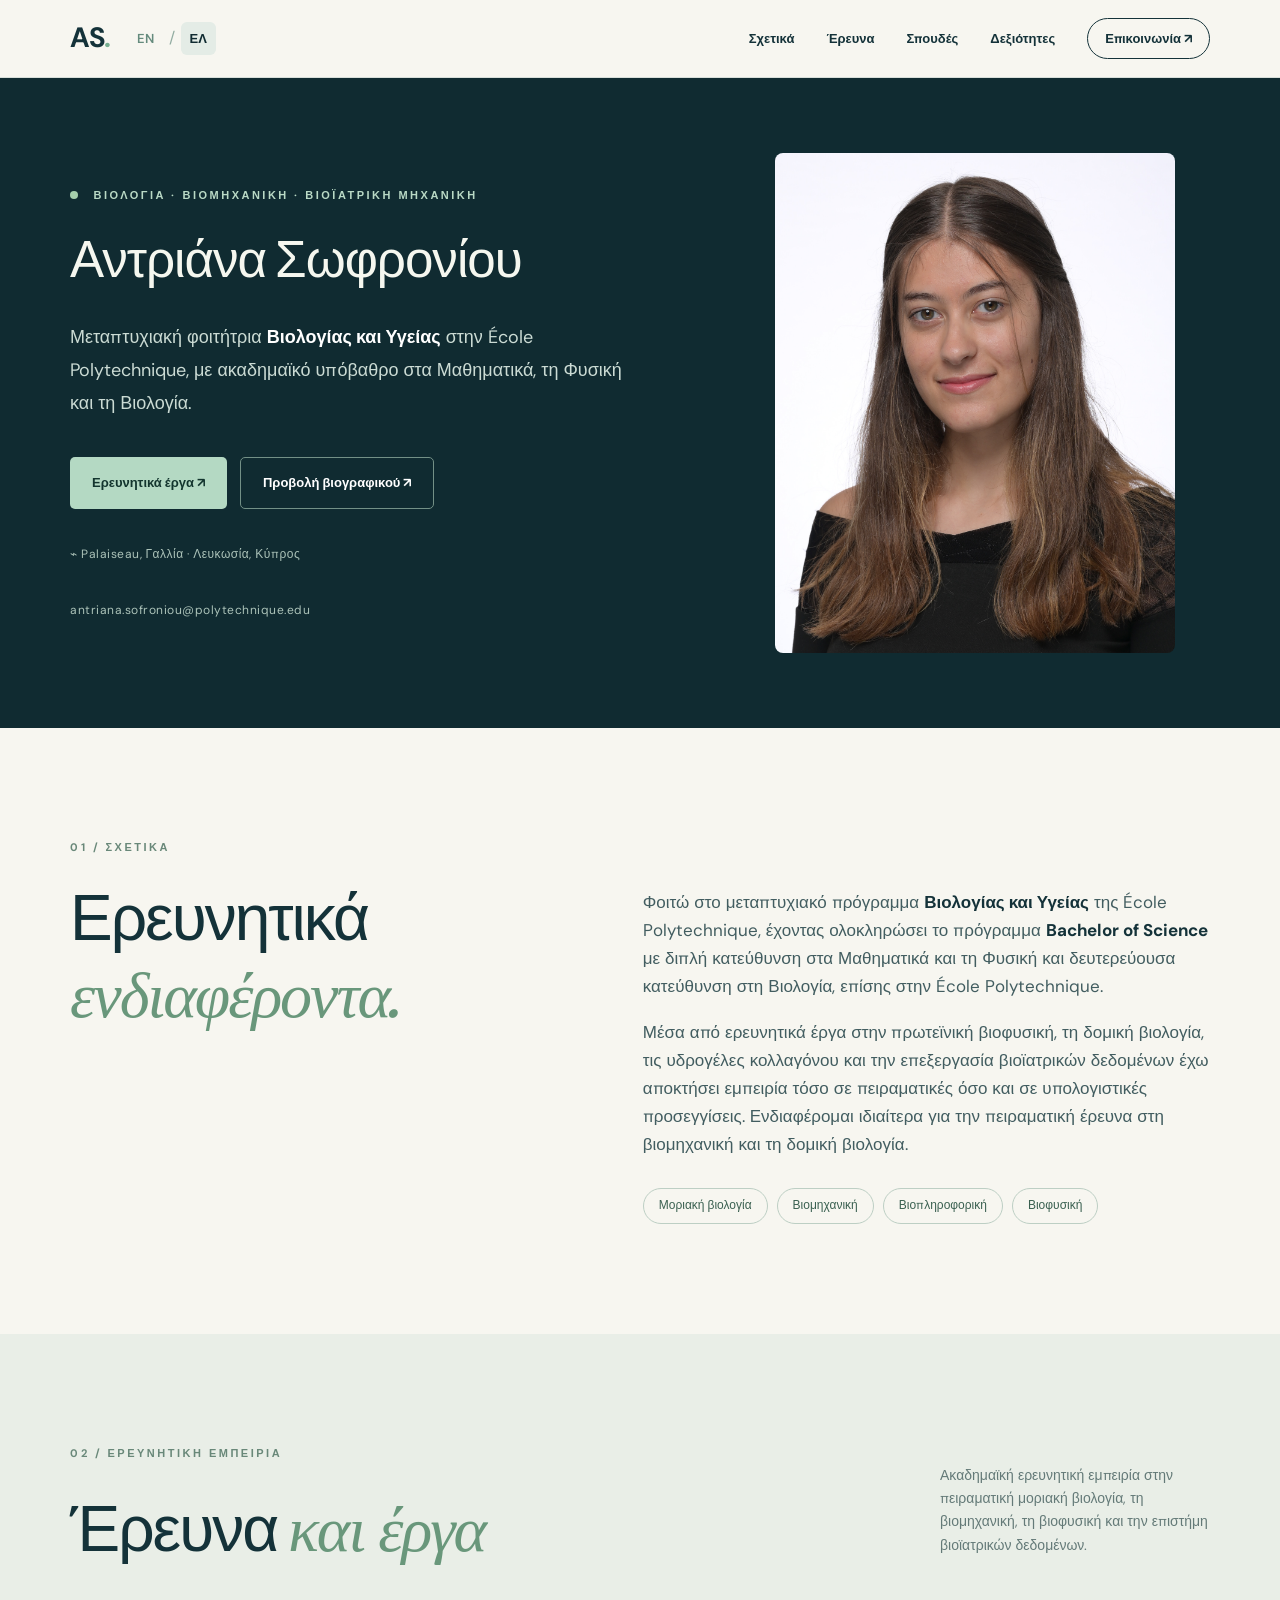
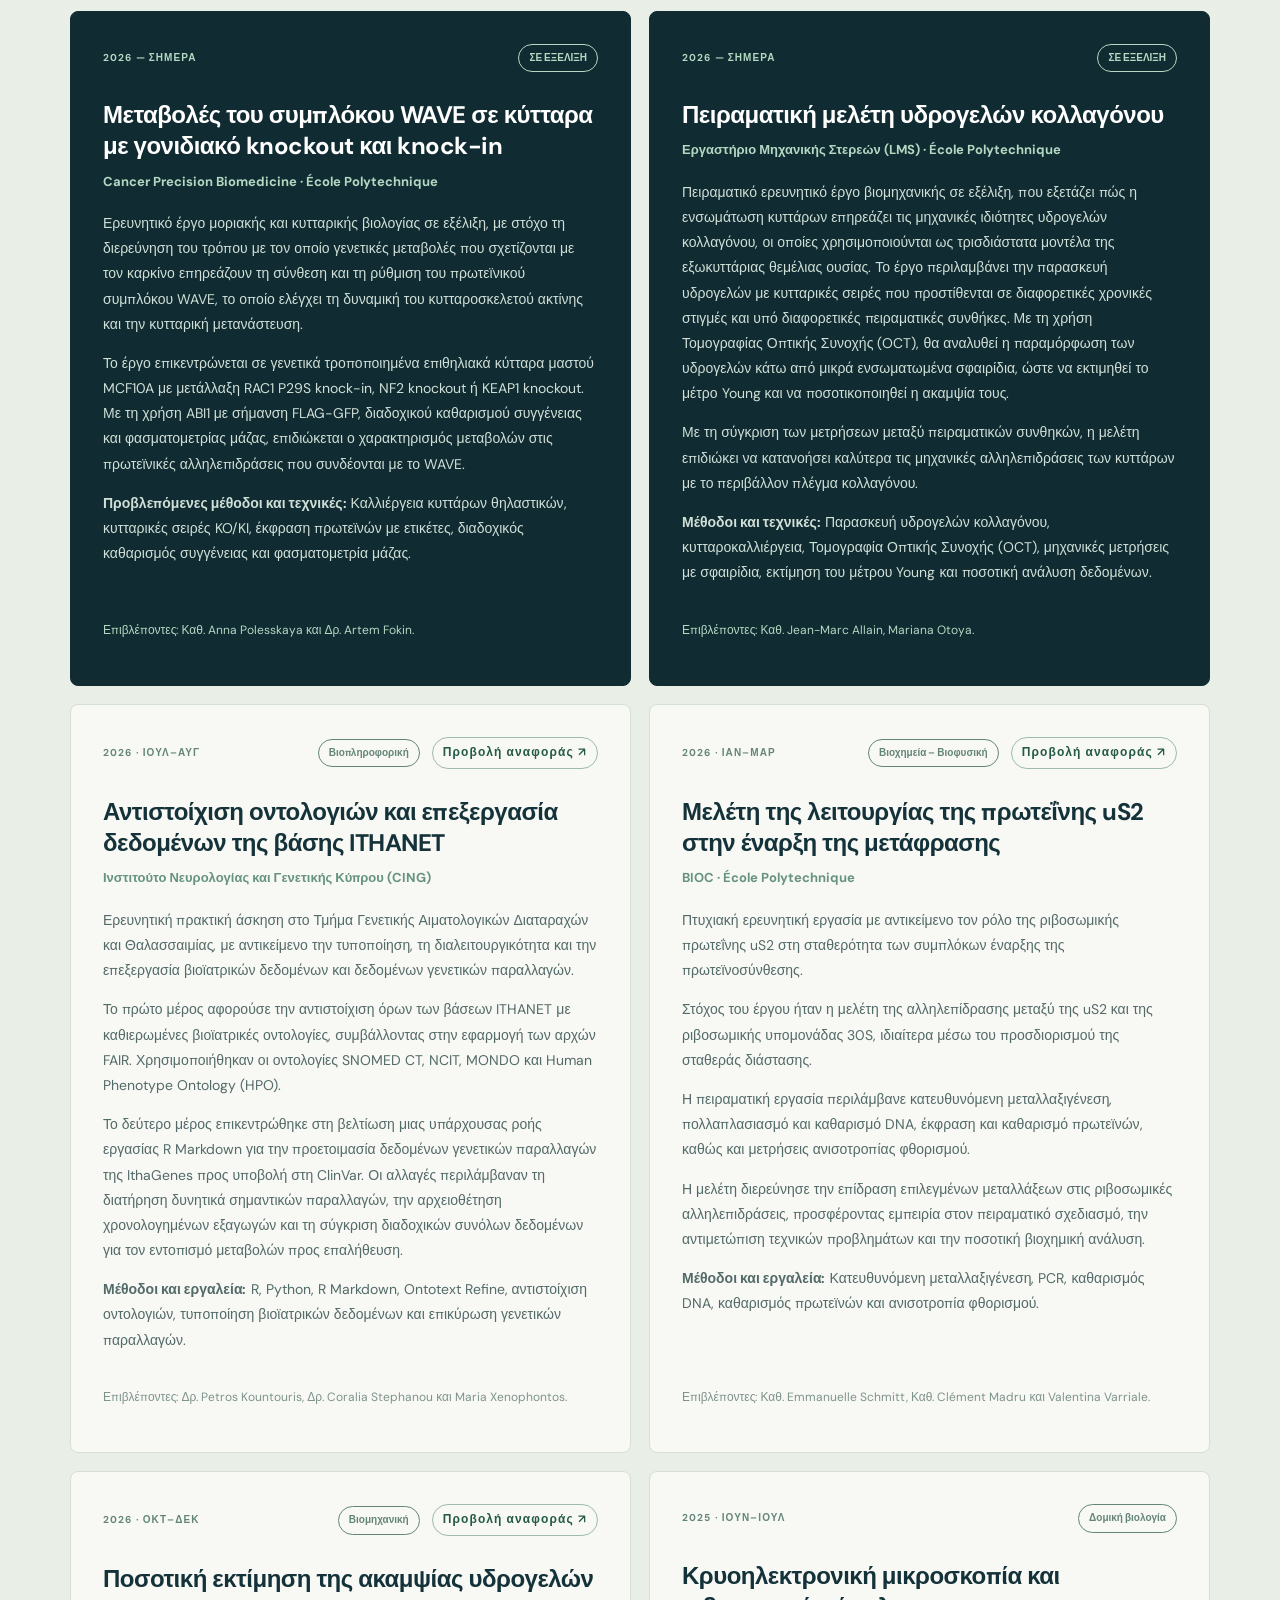
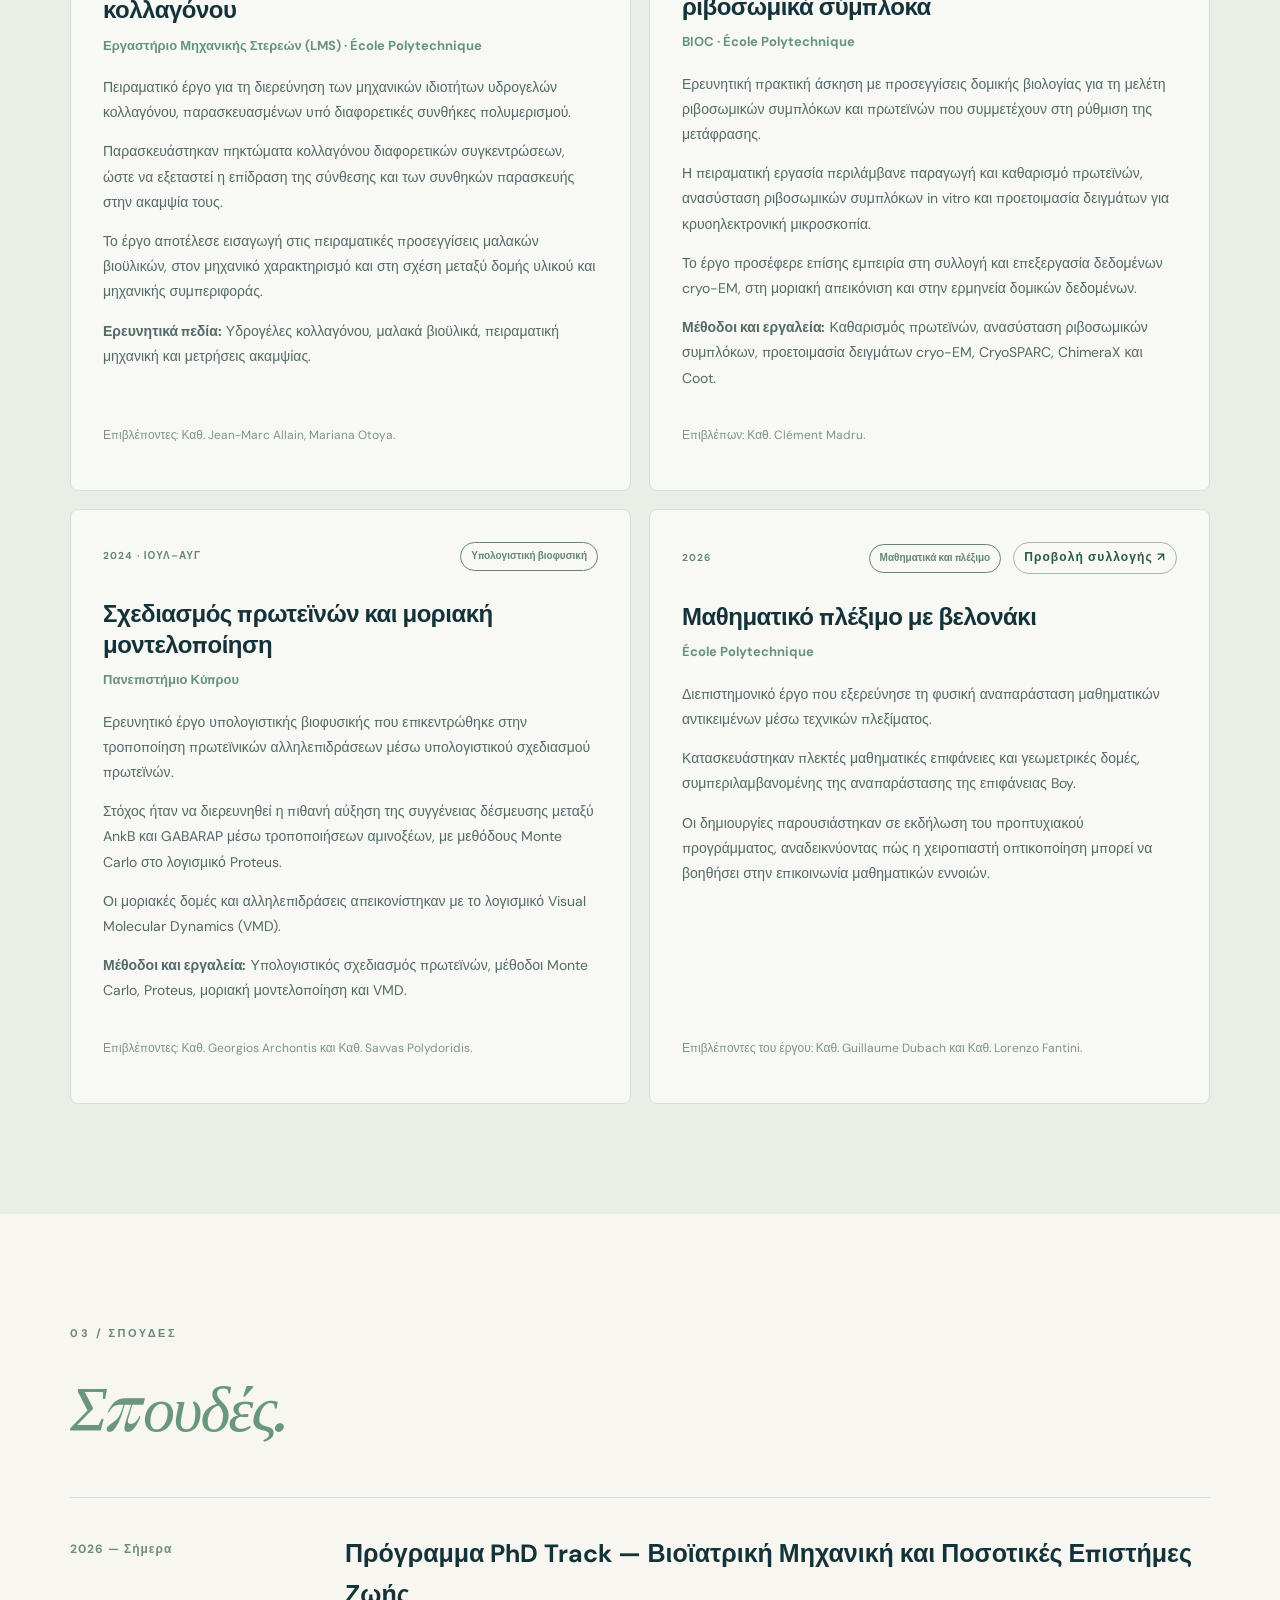
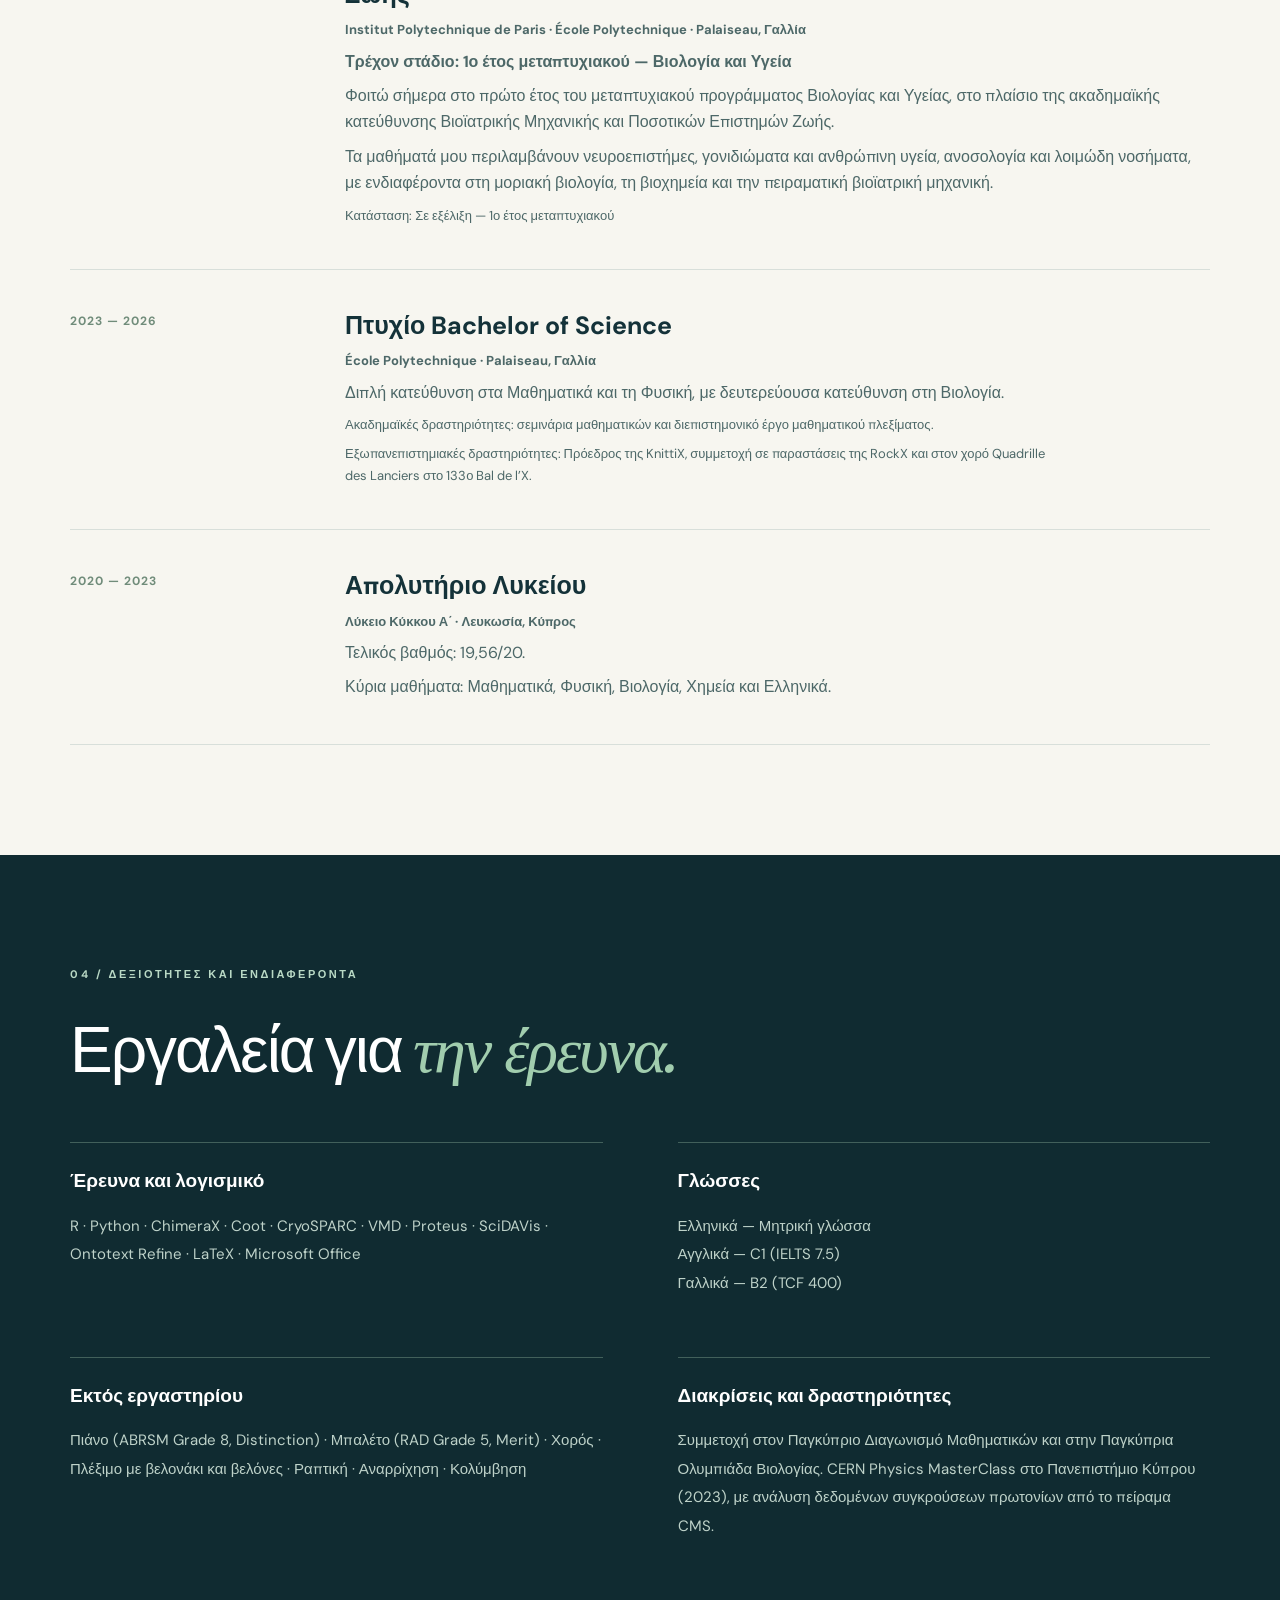
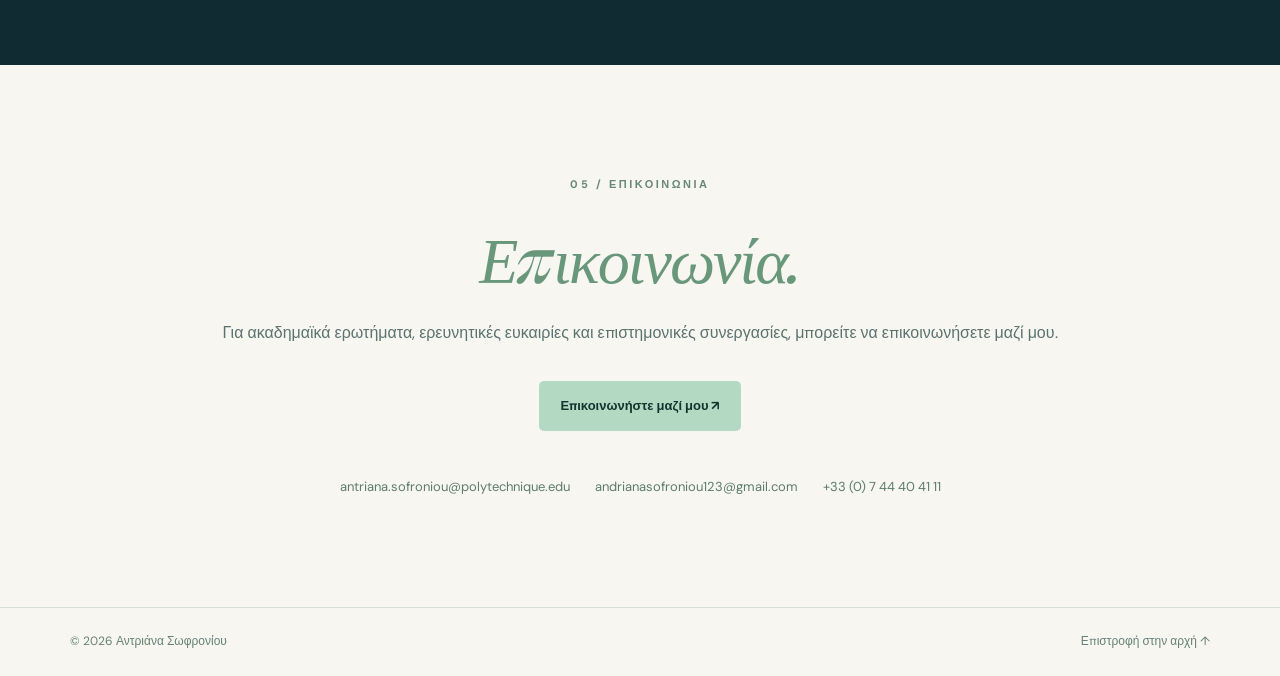
==== commit 9c24c4c4: "Update homepage with profile photo and professional design" ====
--- a/el.html
+++ b/el.html
@@ -242,7 +242,6 @@
 <h3>Πτυχίο Bachelor of Science</h3>
 <p class="institution">École Polytechnique · Palaiseau, Γαλλία</p>
 <p>Διπλή κατεύθυνση στα Μαθηματικά και τη Φυσική, με δευτερεύουσα κατεύθυνση στη Βιολογία.</p>
-<p>Μέσος όρος βαθμολογίας: 13,31/20.</p>
 <p class="small">Ακαδημαϊκές δραστηριότητες: σεμινάρια μαθηματικών και διεπιστημονικό έργο μαθηματικού πλεξίματος.</p>
 <p class="small">Εξωπανεπιστημιακές δραστηριότητες: Πρόεδρος της KnittiX, συμμετοχή σε παραστάσεις της RockX και στον χορό Quadrille des Lanciers στο 133ο Bal de l’X.</p>
 </div>
--- a/style.css
+++ b/style.css
@@ -115,43 +115,60 @@
 }
 
 
-/* Language switcher next to AS. */
 
-.language-switcher {
-  display: flex;
+/* Language switcher - positioned next to AS. */
+
+.nav .language-switcher {
+  display: inline-flex;
   align-items: center;
-  gap: 7px;
+  gap: 6px;
   margin-left: 18px;
-  margin-right: auto;
+  margin-right: 0;
+  flex-shrink: 0;
   white-space: nowrap;
 }
 
 .language-switcher a {
+  display: inline-block;
   font-size: 13px;
   font-weight: 600;
   text-decoration: none;
-  color: #8eaaa0;
-  padding: 5px 7px;
-  border-radius: 5px;
-  transition: color 0.2s ease, background 0.2s ease;
+  color: #658b7d;
+  padding: 6px 9px;
+  border-radius: 6px;
+  transition: all 0.2s ease;
 }
 
 .language-switcher a:hover {
-  color: #ffffff;
-  background: rgba(255, 255, 255, 0.08);
+  color: #102b31;
+  background-color: #e4ece6;
 }
 
 .language-switcher a[aria-current="page"] {
-  color: #ffffff;
-  background: rgba(180, 217, 195, 0.15);
+  background-color: #e4ece6;
+  color: #102b31;
 }
 
-.lang-divider {
-  color: #8eaaa0;
+.language-switcher .lang-divider {
+  color: #93ada2;
 }
 
+/* Keep navigation links on the right */
+
+.nav .nav-links {
+  margin-left: auto;
+}
+
+/* Smaller spacing on mobile */
+
 @media (max-width: 768px) {
-  .language-switcher {
+  .nav .language-switcher {
     margin-left: 8px;
+    gap: 3px;
+  }
+
+  .language-switcher a {
+    font-size: 12px;
+    padding: 5px;
   }
 }
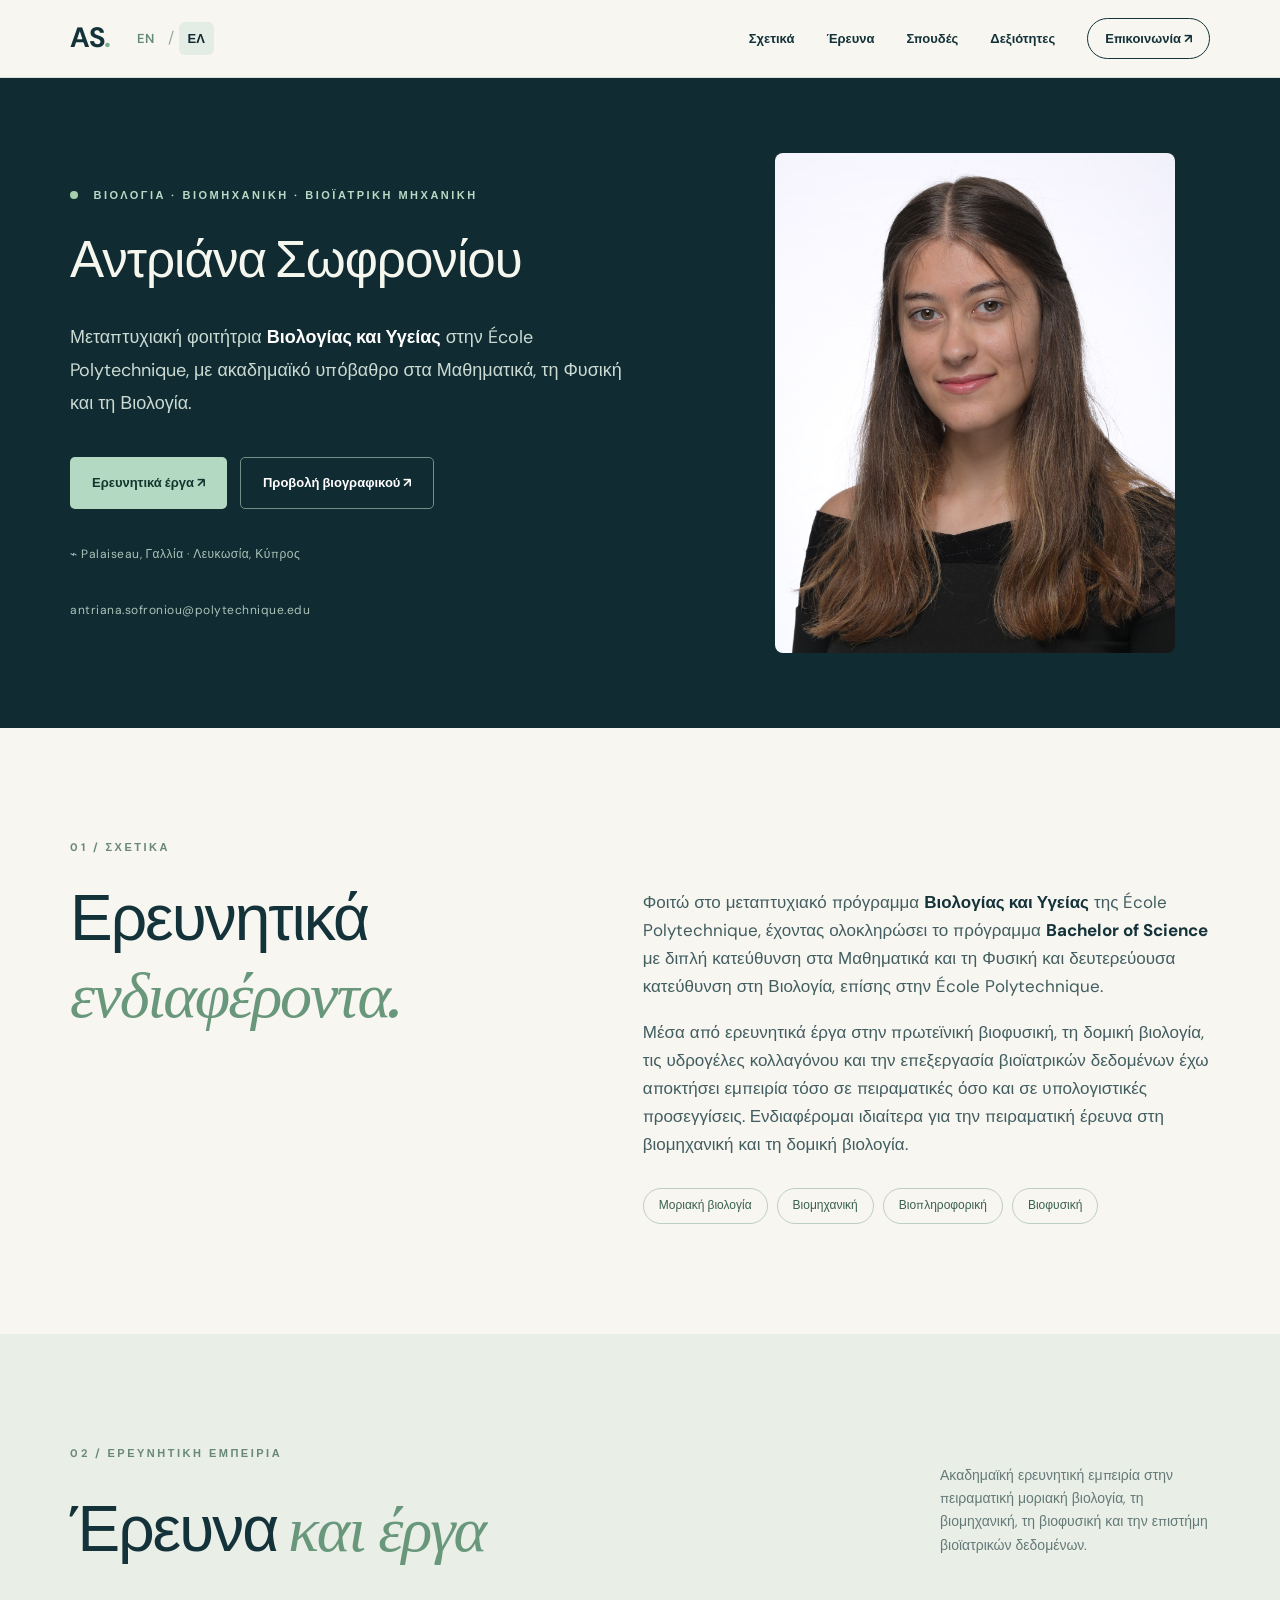
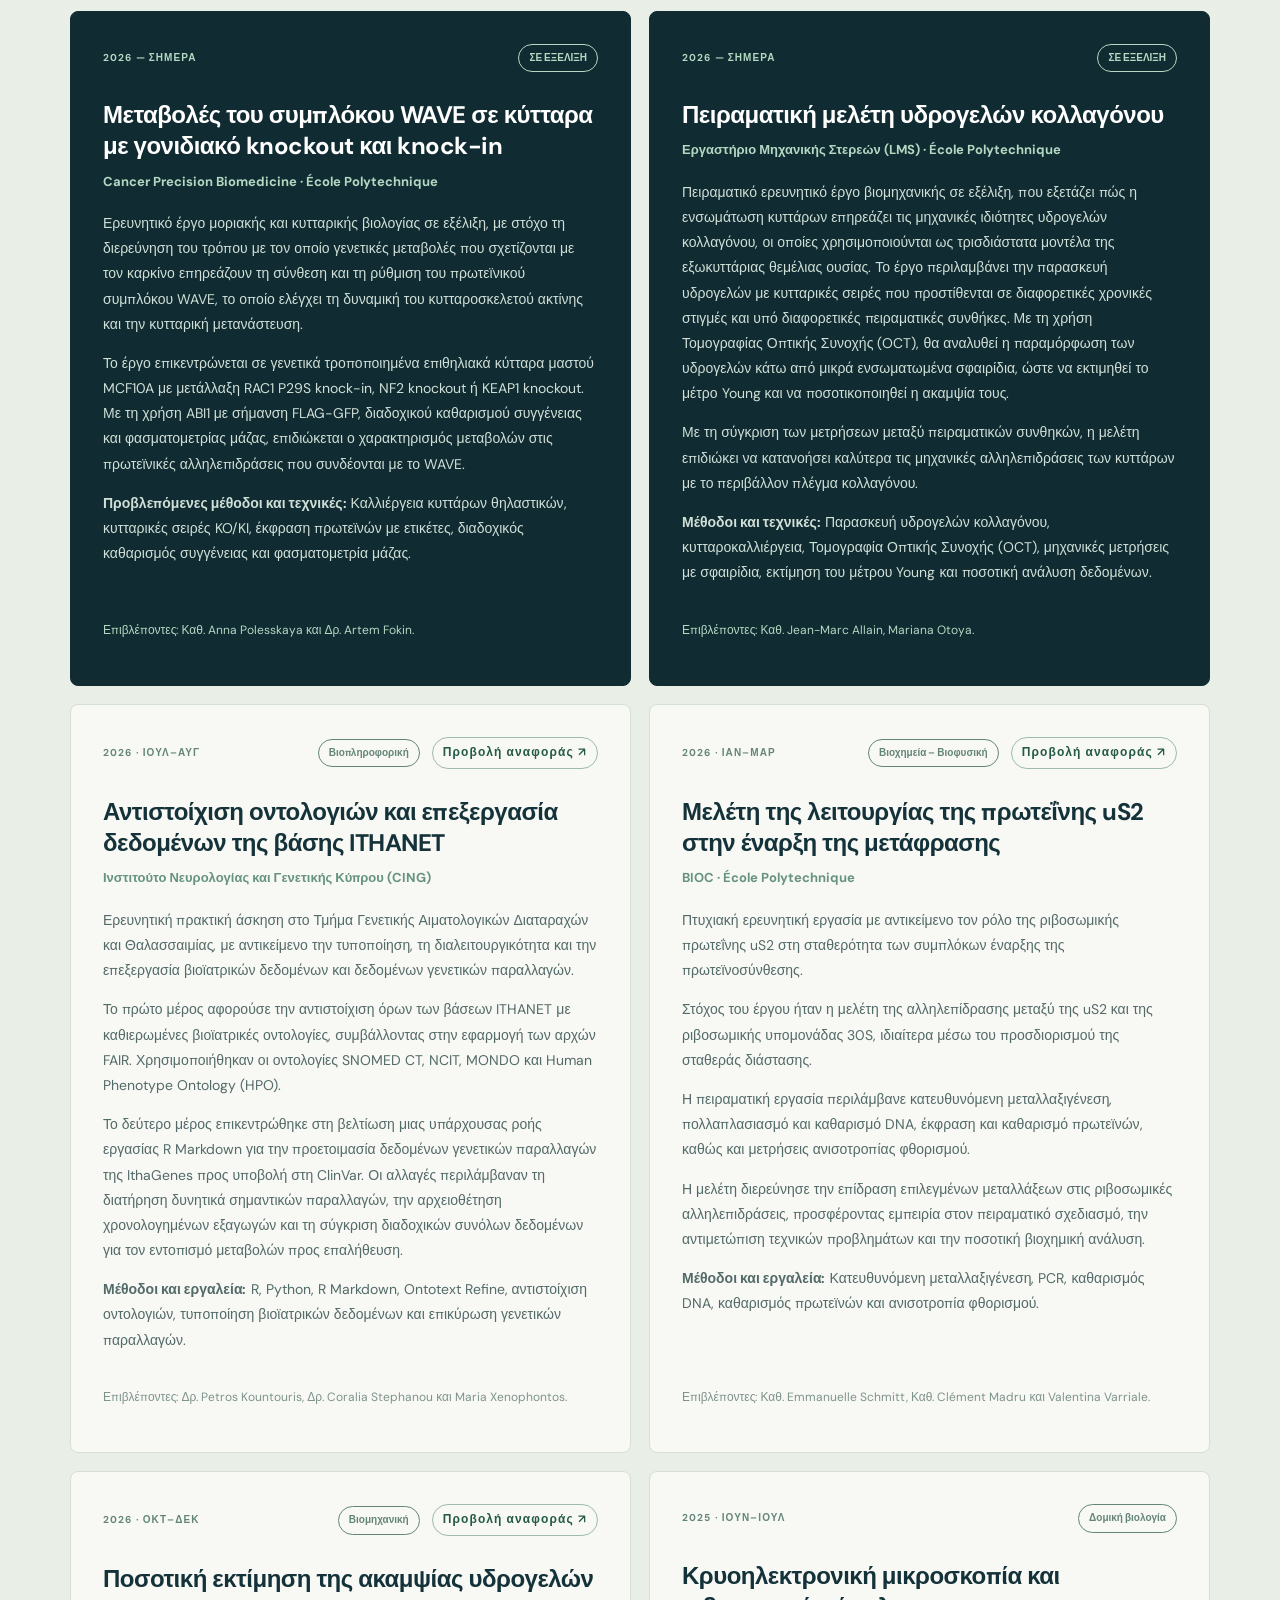
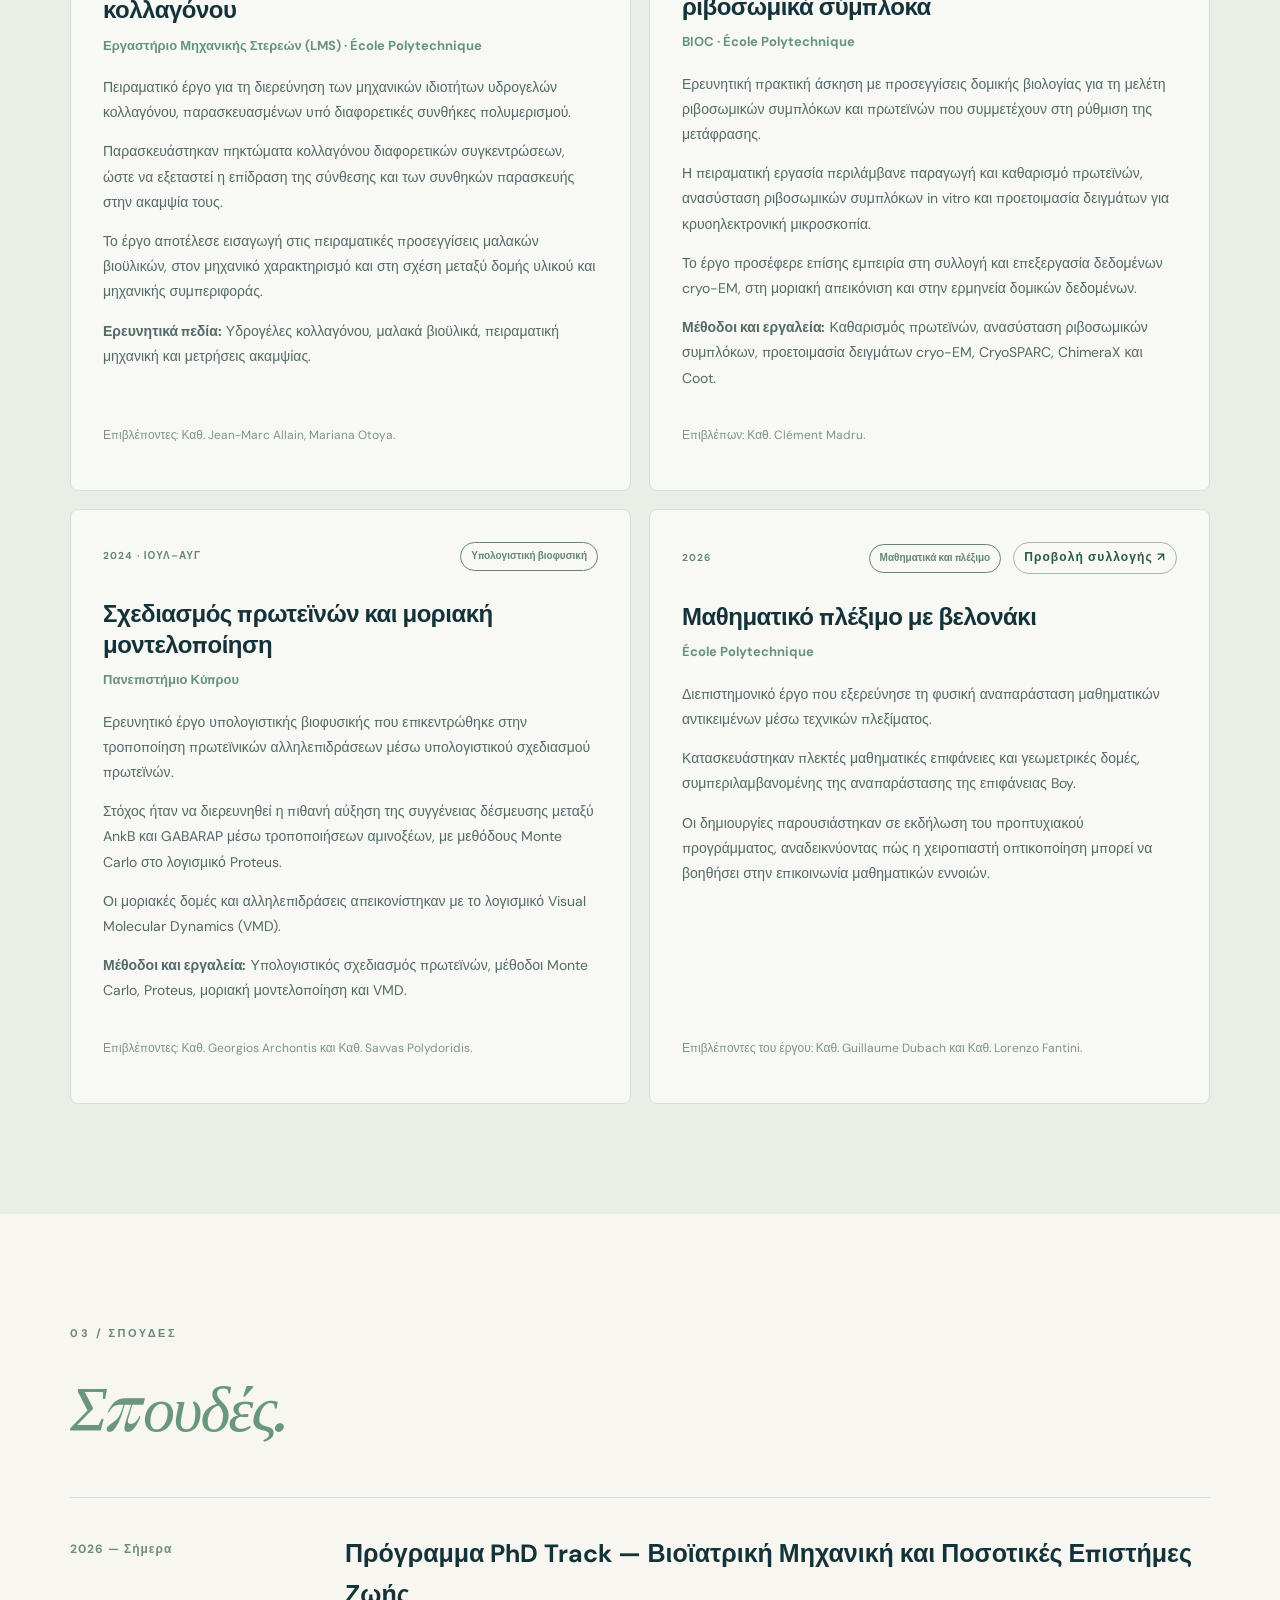
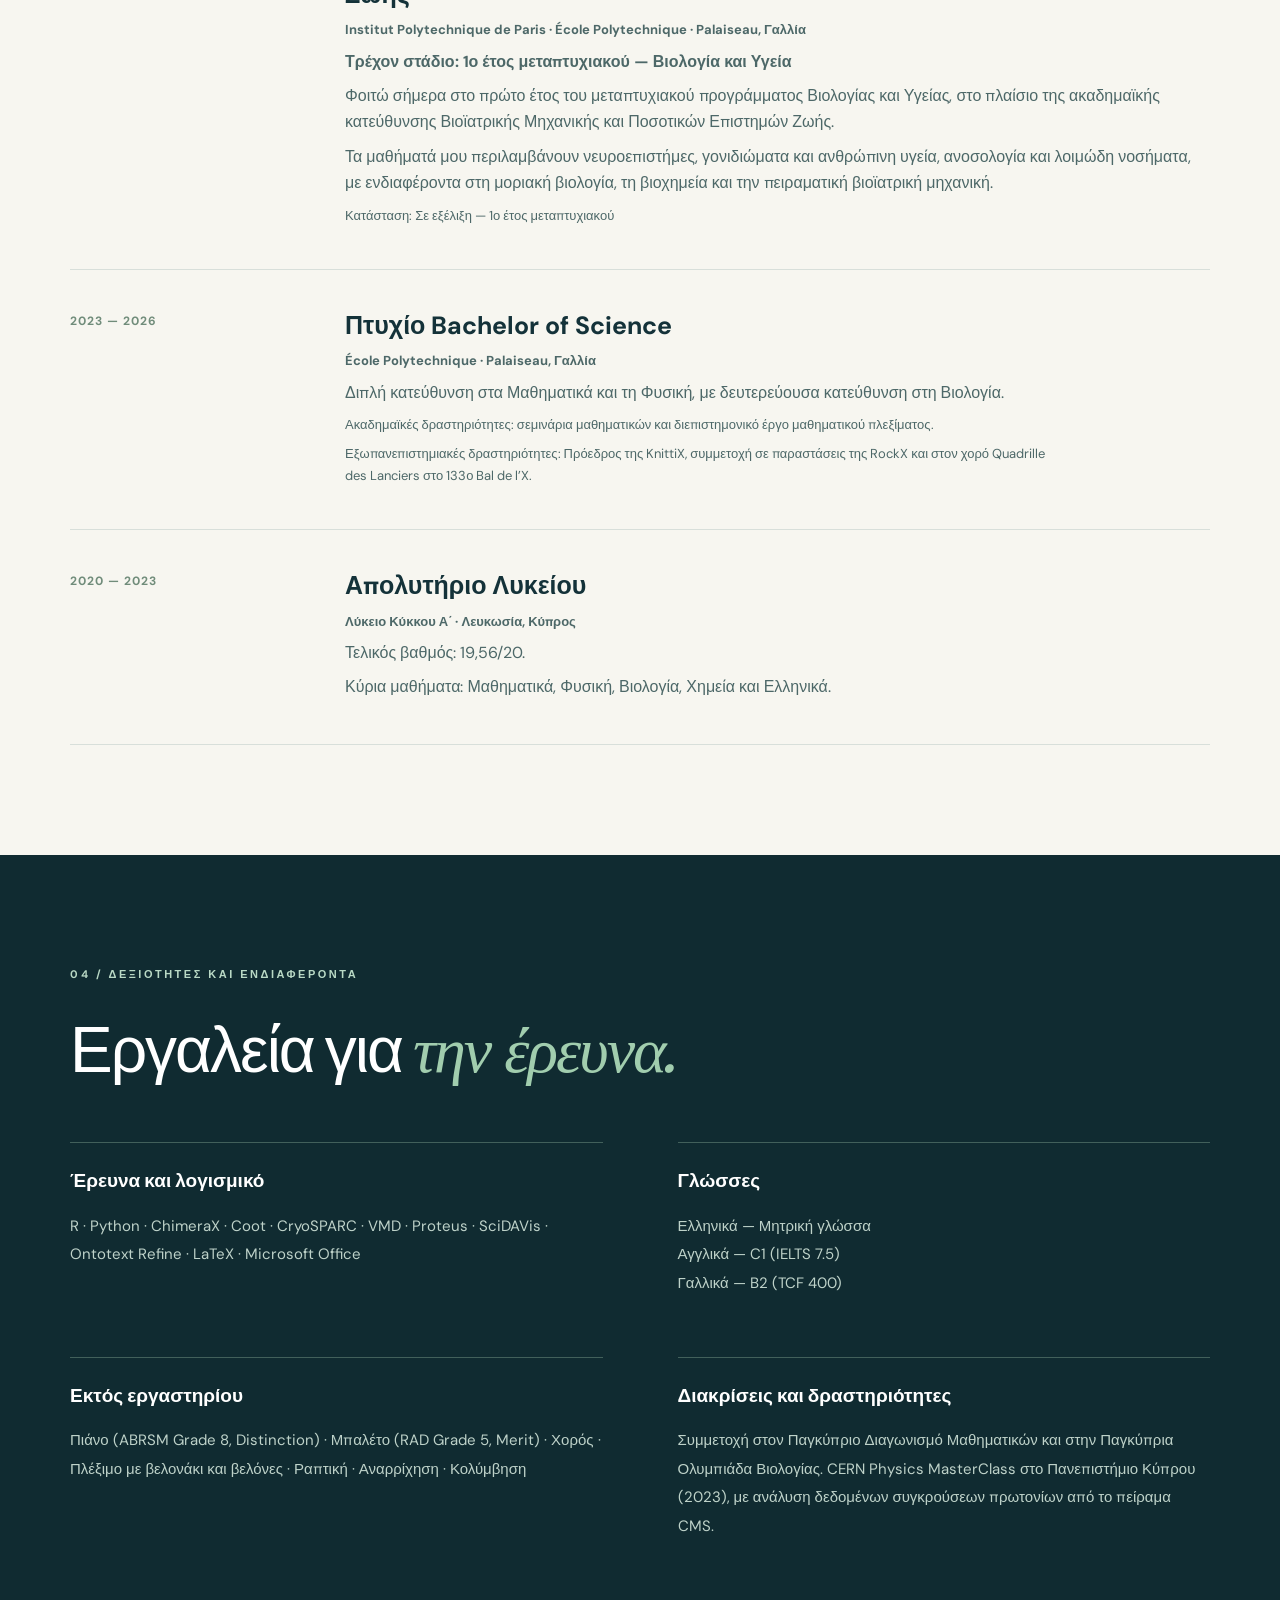
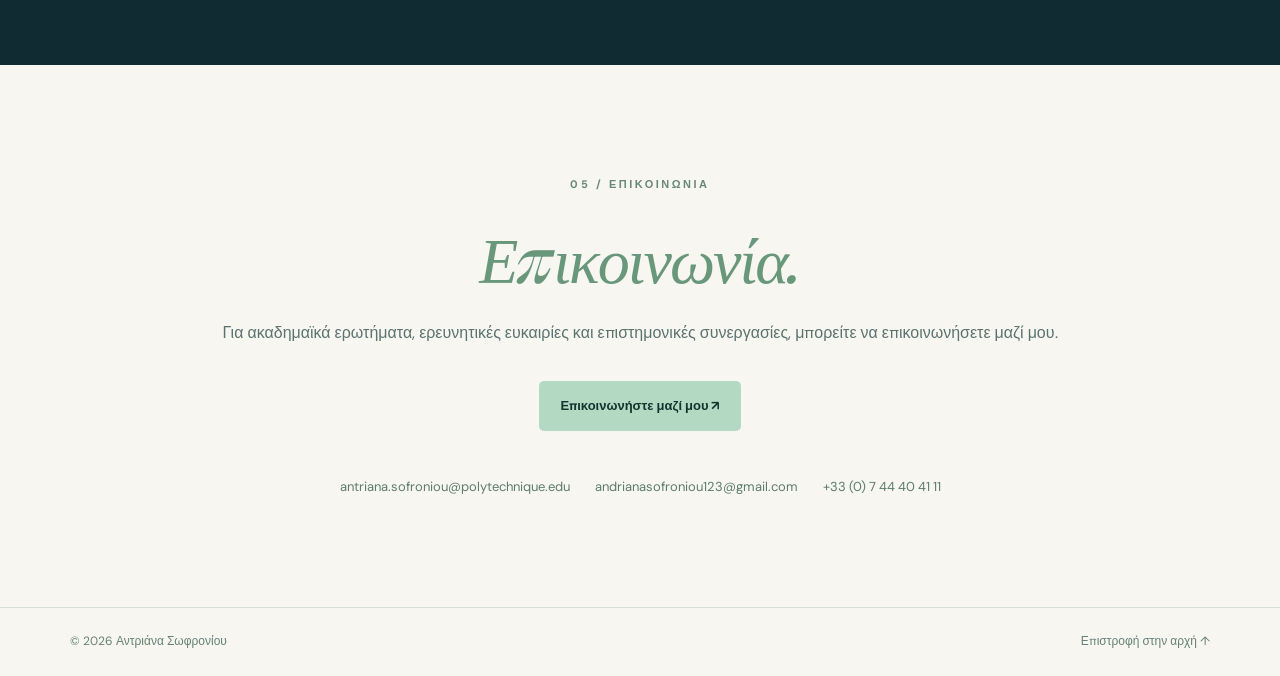
==== commit 30f22215: "Update homepage with profile photo and professional design" ====
--- a/el.html
+++ b/el.html
@@ -7,7 +7,7 @@
 <meta content="Αντριάνα Σωφρονίου — μεταπτυχιακή φοιτήτρια Βιολογίας και Υγείας στην École Polytechnique, με ερευνητική εμπειρία στη μοριακή βιολογία, τη βιομηχανική, τη βιοπληροφορική και τη βιοφυσική." name="description"/>
 <meta content="#102b31" name="theme-color"/>
 <title>Αντριάνα Σωφρονίου | Ακαδημαϊκό και Ερευνητικό Προφίλ</title>
-<link href="style.css" rel="stylesheet"/>
+<link rel="stylesheet" href="style.css?v=3">
 <script defer="" src="script.js"></script>
 <link href="https://antrianasofroniou.github.io/" hreflang="en" rel="alternate"/><link href="https://antrianasofroniou.github.io/el.html" hreflang="el" rel="alternate"/></head>
 <body>
--- a/style.css
+++ b/style.css
@@ -172,3 +172,46 @@
     padding: 5px;
   }
 }
+
+
+
+/* FIX: Keep language selector beside AS. */
+
+.site-header .nav {
+  display: flex;
+  justify-content: flex-start;
+  align-items: center;
+}
+
+.site-header .nav .brand {
+  flex-shrink: 0;
+}
+
+.site-header .nav .language-switcher {
+  display: inline-flex;
+  align-items: center;
+  gap: 5px;
+  margin-left: 18px;
+  margin-right: 0;
+  flex-shrink: 0;
+}
+
+.site-header .nav .nav-links {
+  margin-left: auto;
+}
+
+/* Mobile navigation */
+
+@media (max-width: 800px) {
+  .site-header .nav .language-switcher {
+    margin-left: 10px;
+  }
+
+  .site-header .nav .menu-toggle {
+    margin-left: auto;
+  }
+
+  .site-header .nav .nav-links {
+    margin-left: 0;
+  }
+}
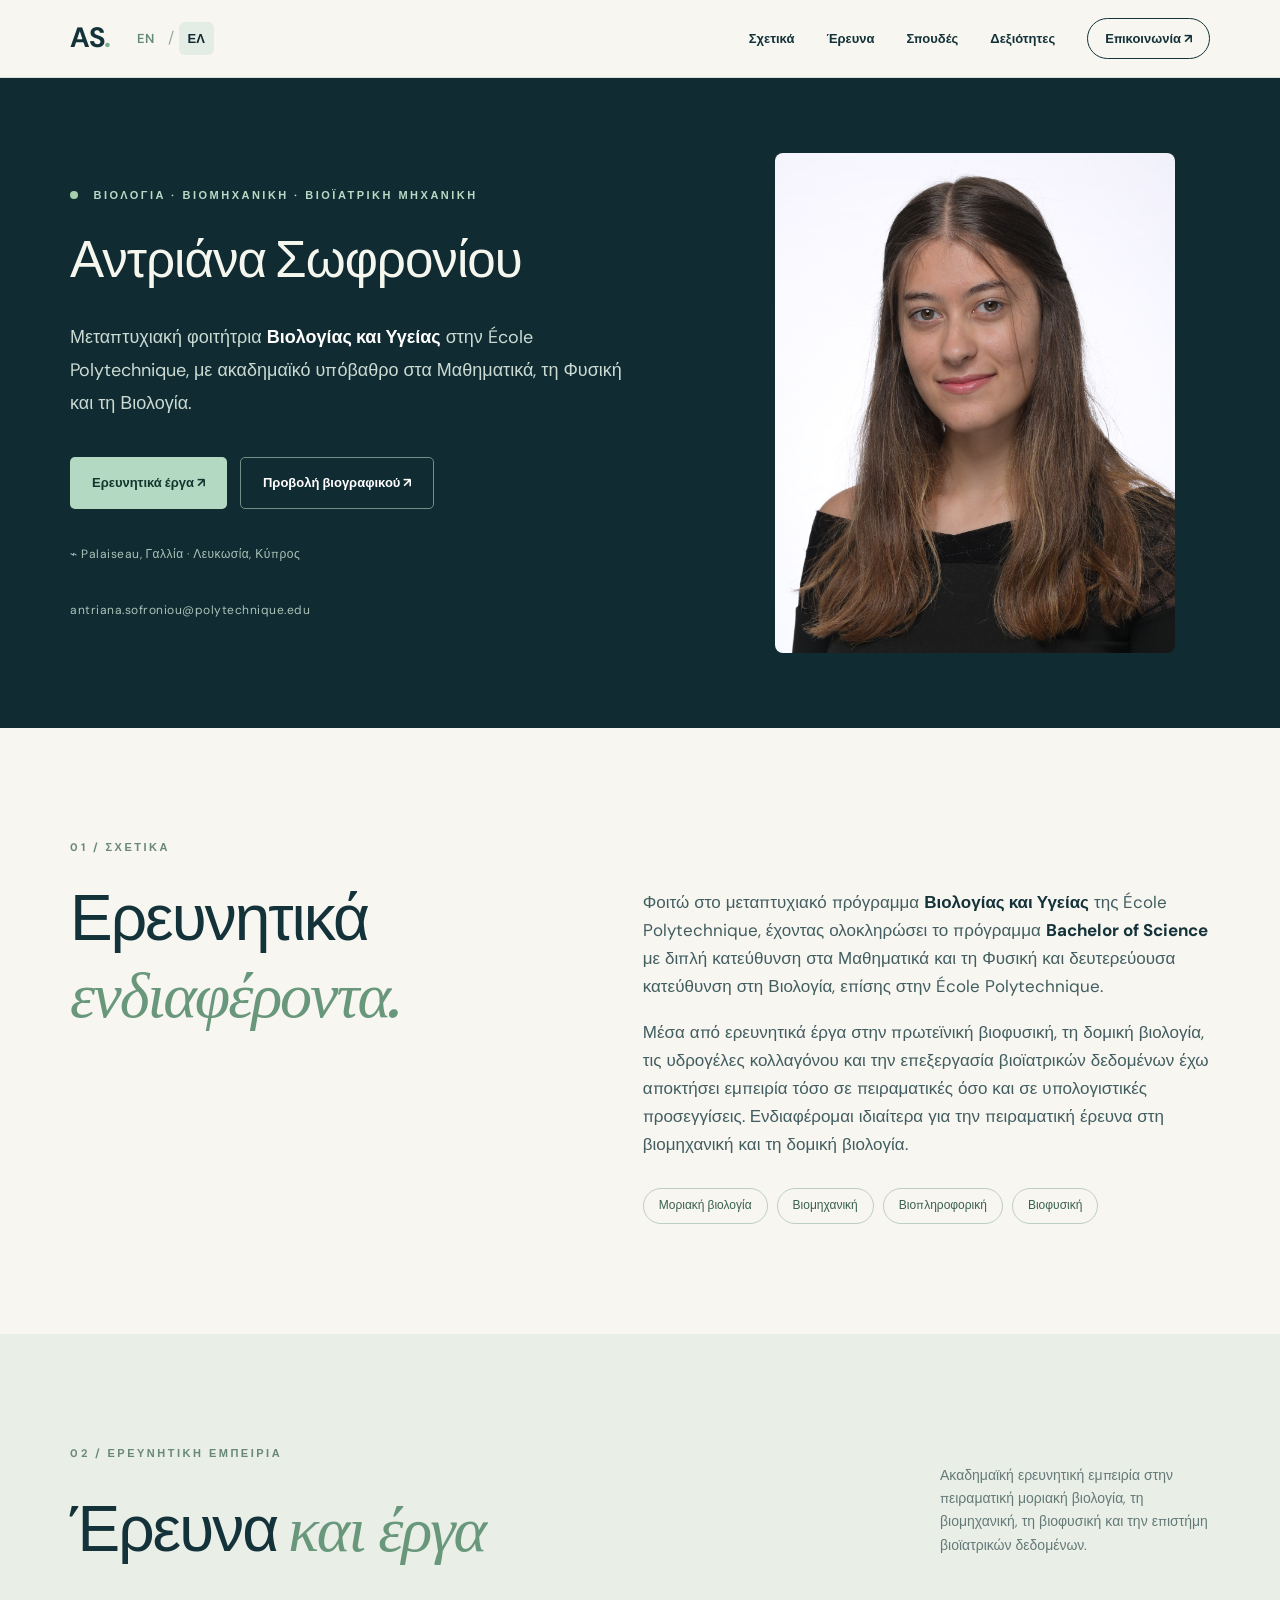
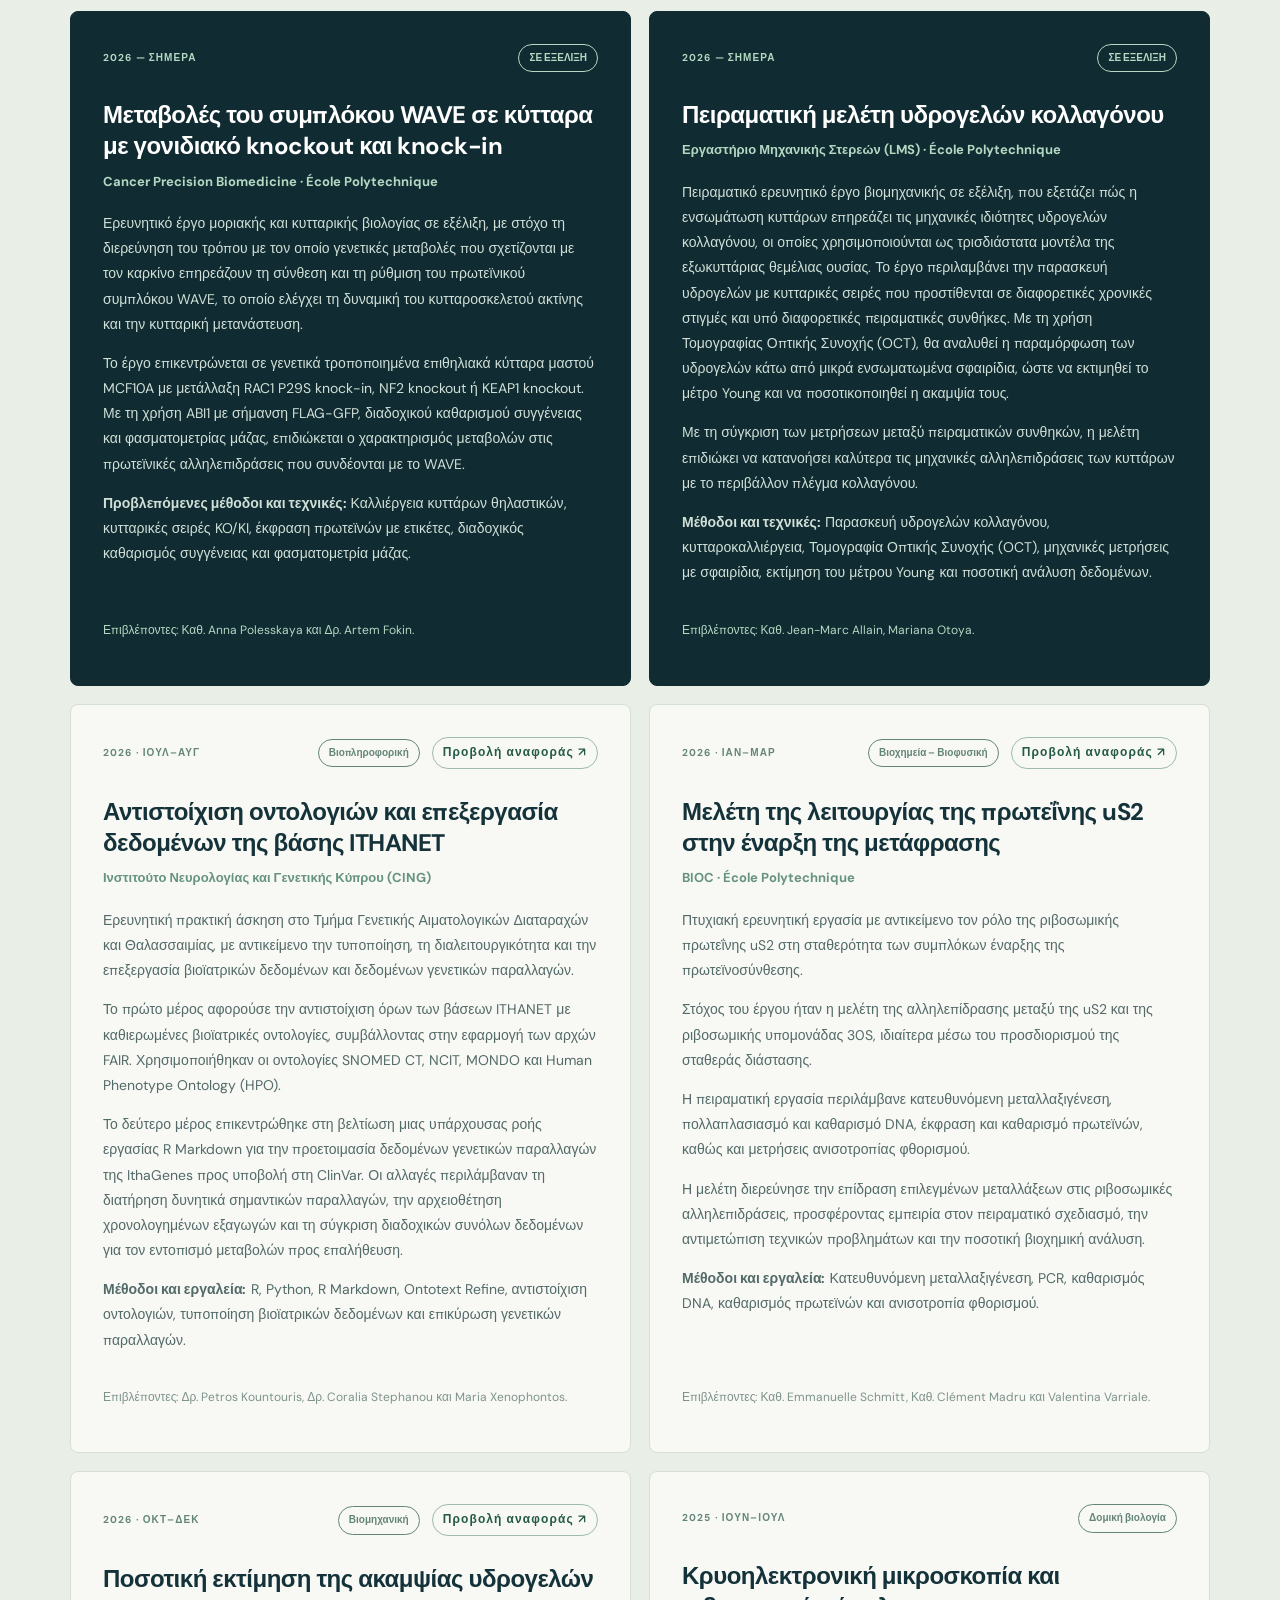
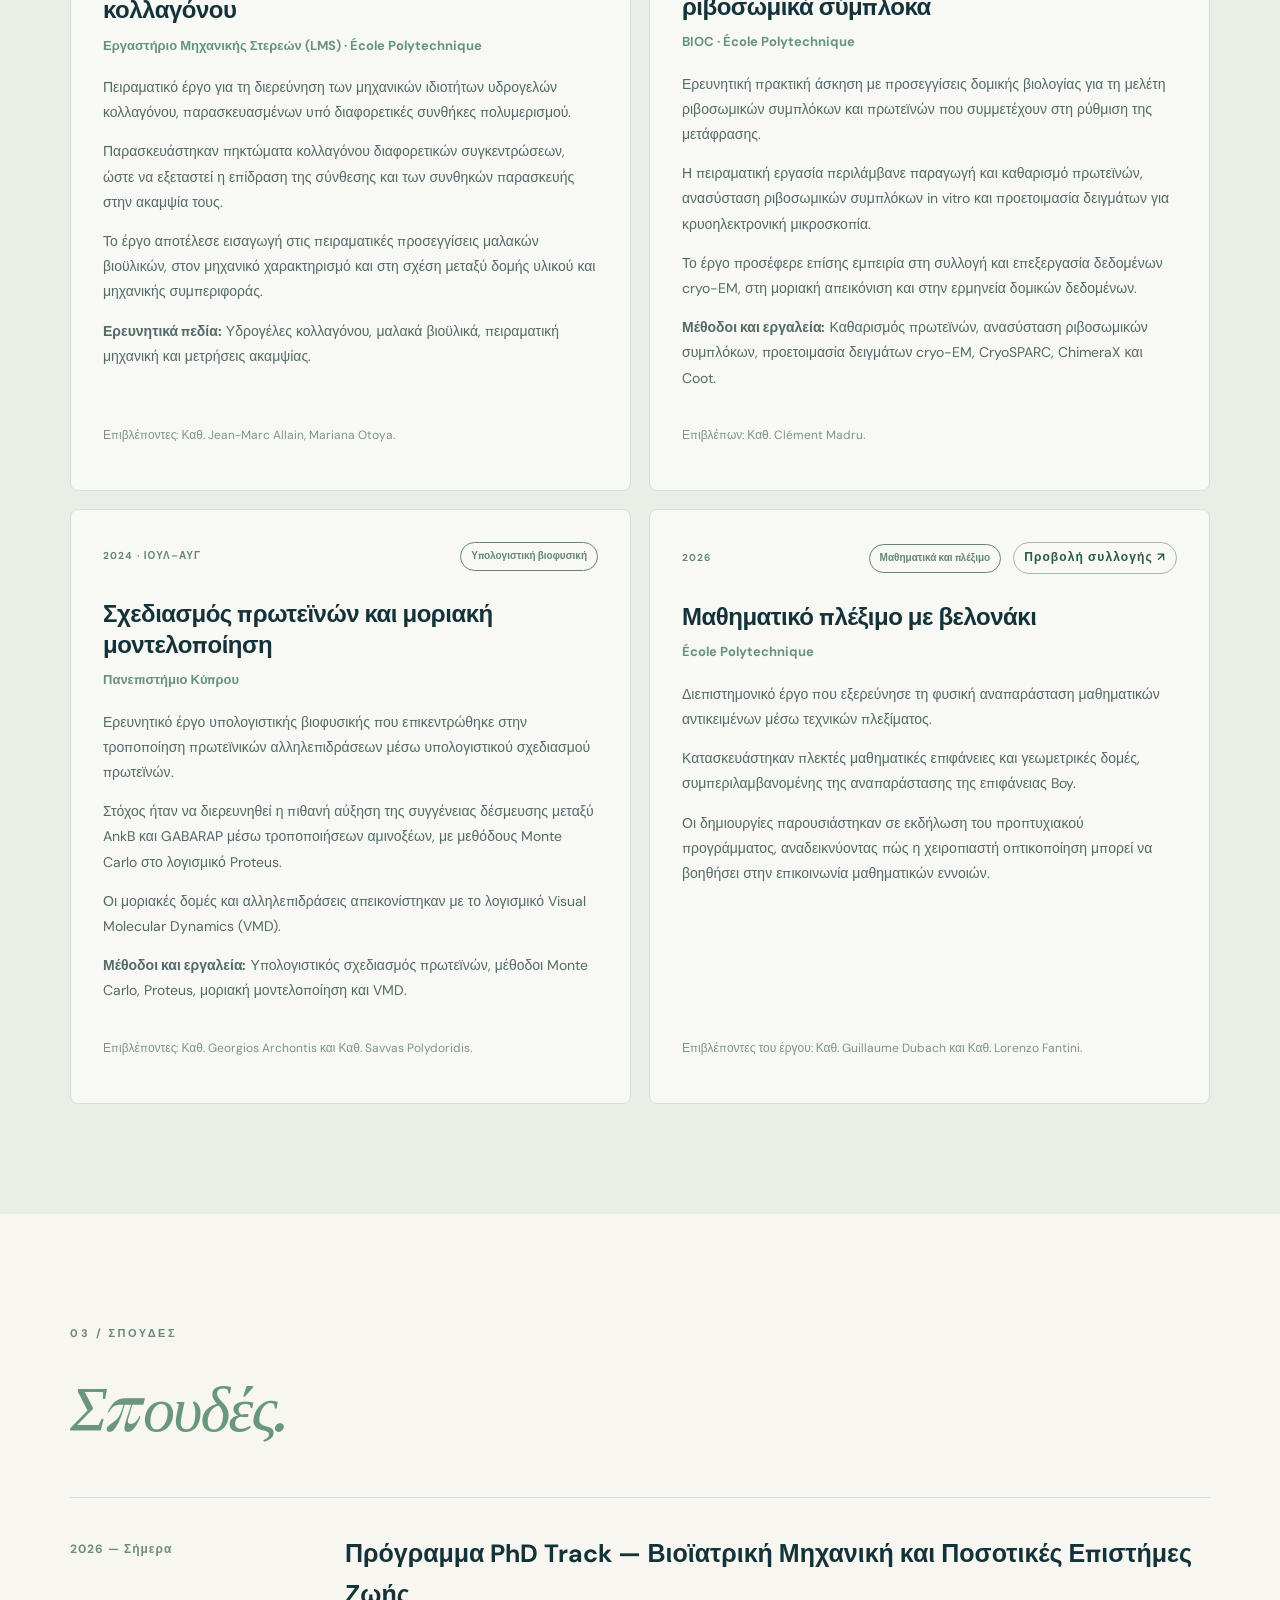
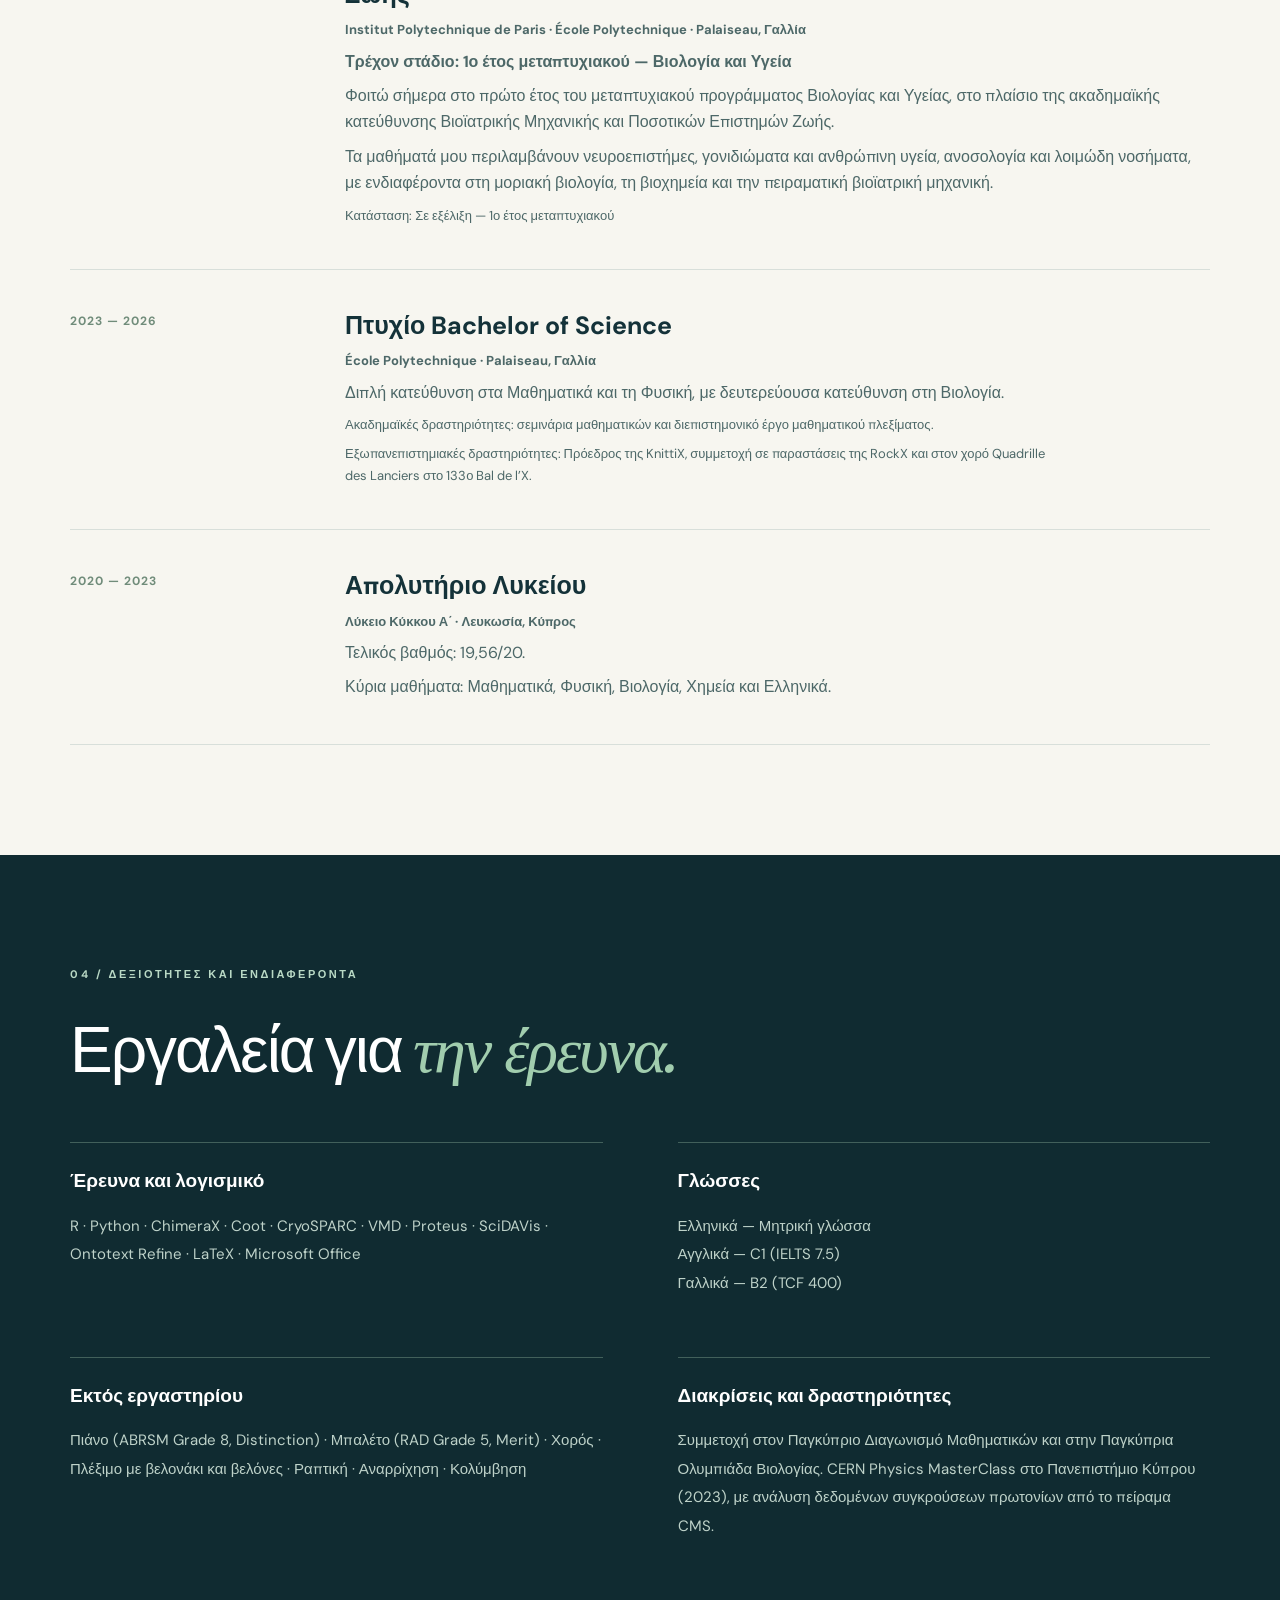
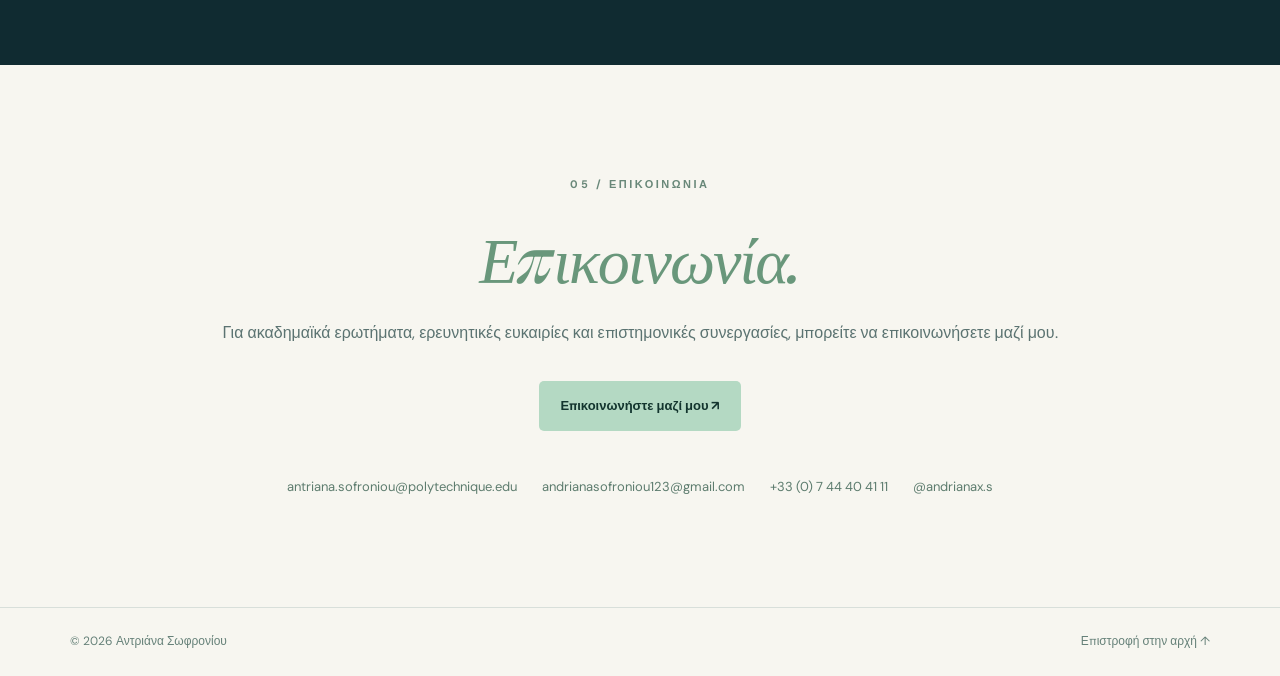
==== commit be7af1fe: "Update homepage with profile photo and professional design" ====
--- a/el.html
+++ b/el.html
@@ -301,6 +301,11 @@
 <a href="tel:+33744404111">
             +33 (0) 7 44 40 41 11
           </a>
+<a href="https://www.instagram.com/andrianax.s/"
+            target="_blank"
+            rel="noopener noreferrer">
+            @andrianax.s
+          </a>
 </div>
 </div>
 </section>
